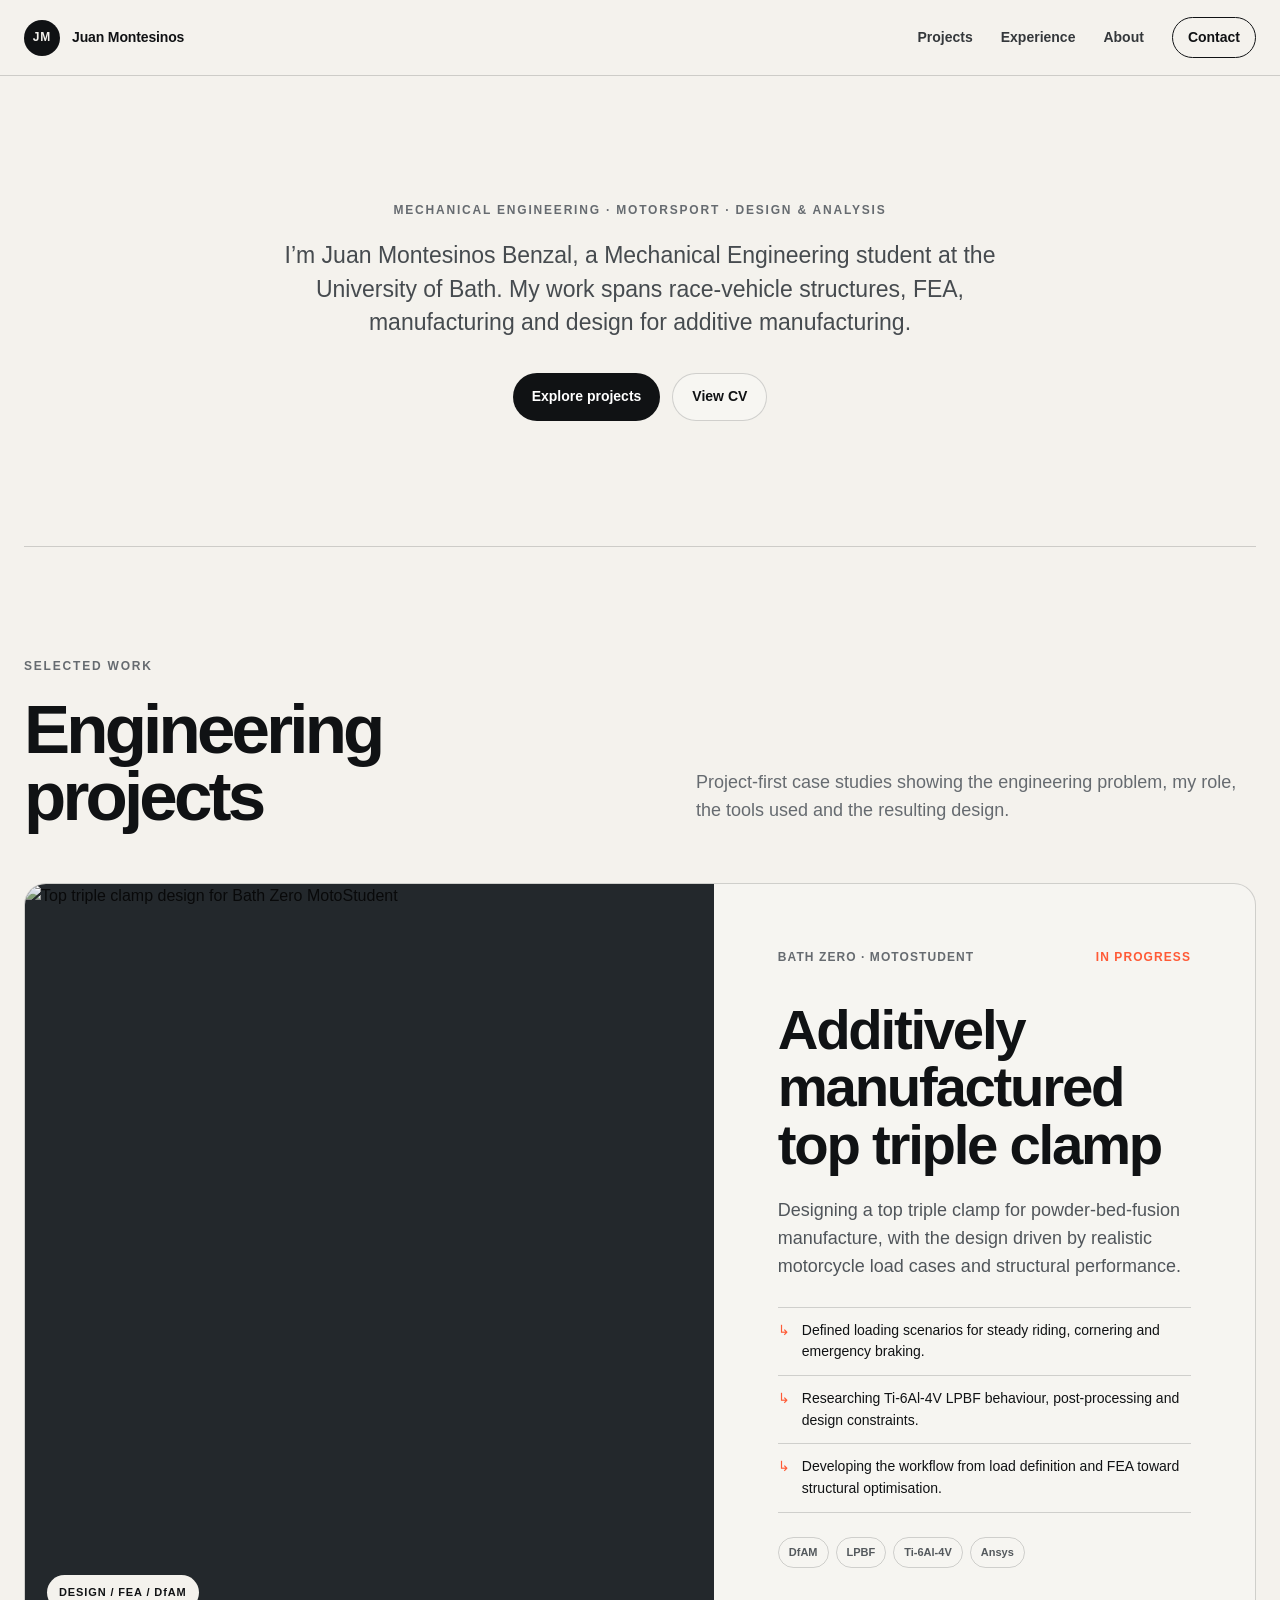
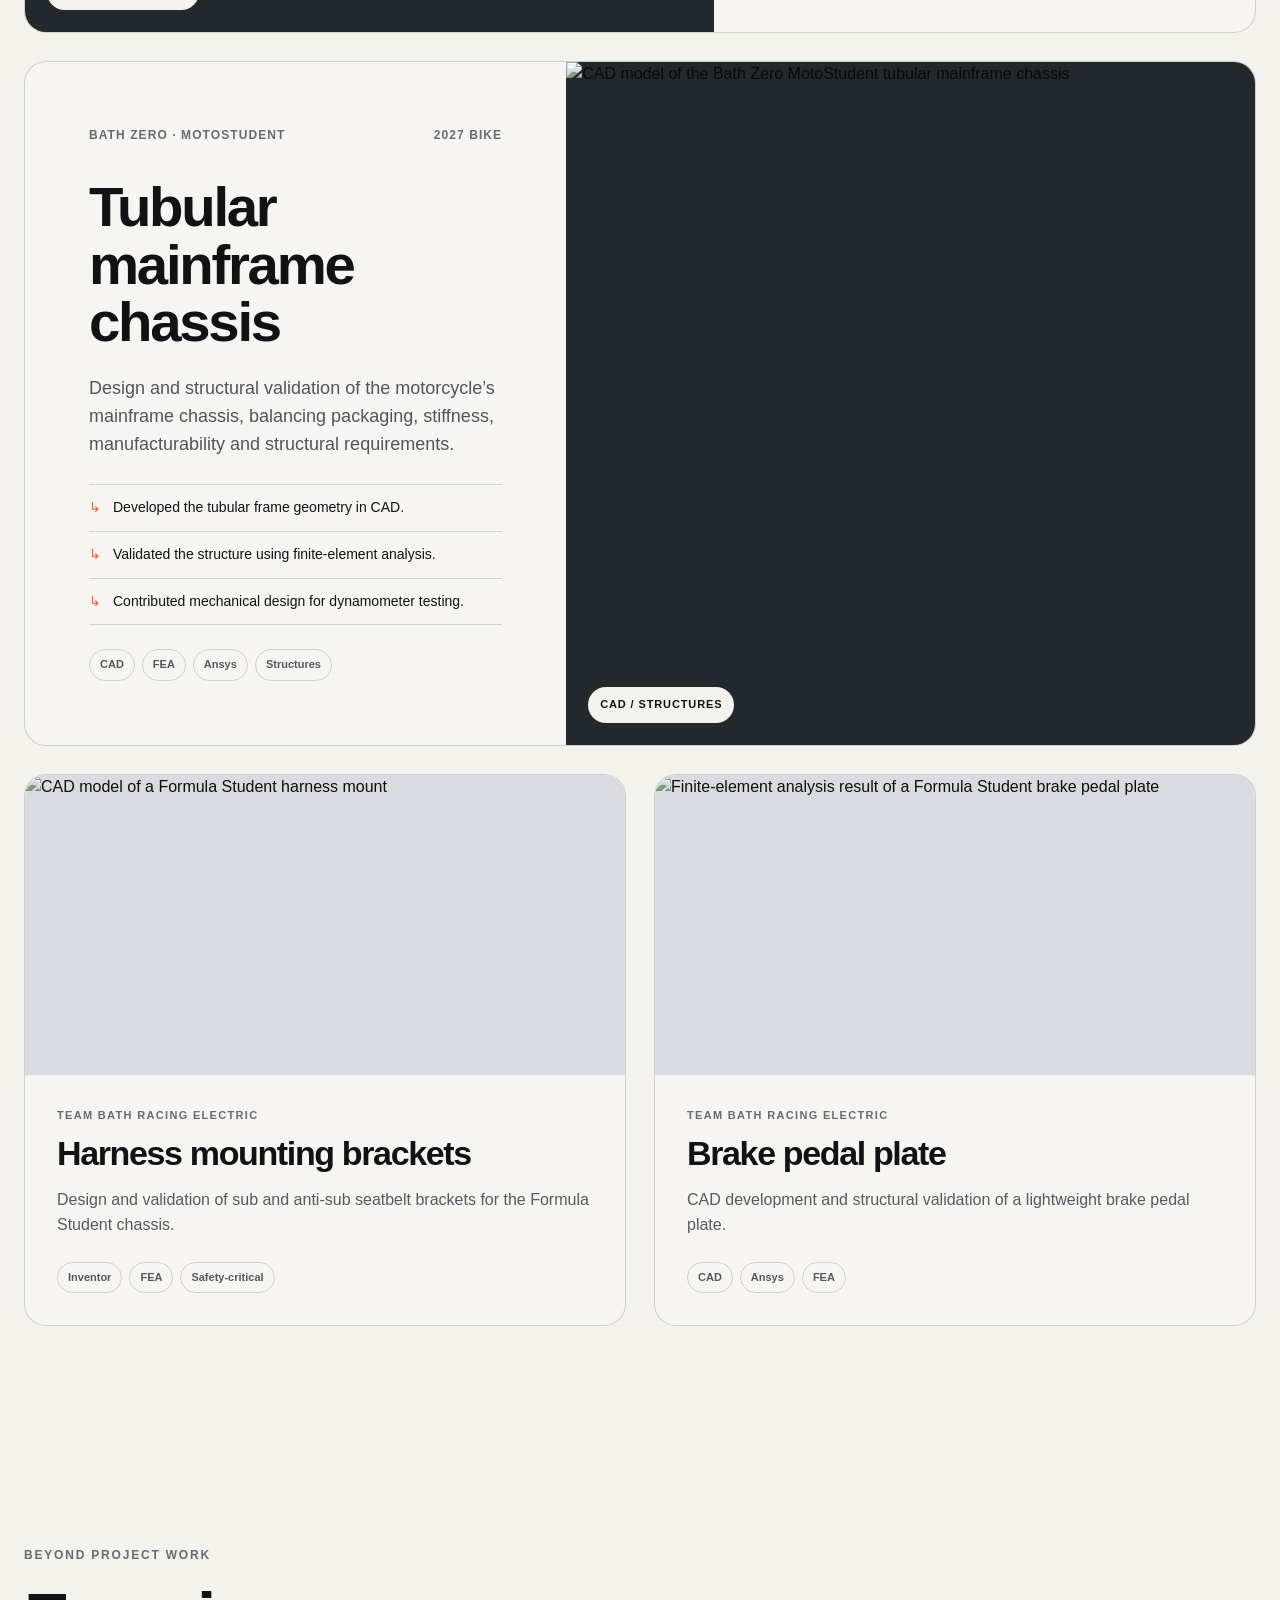
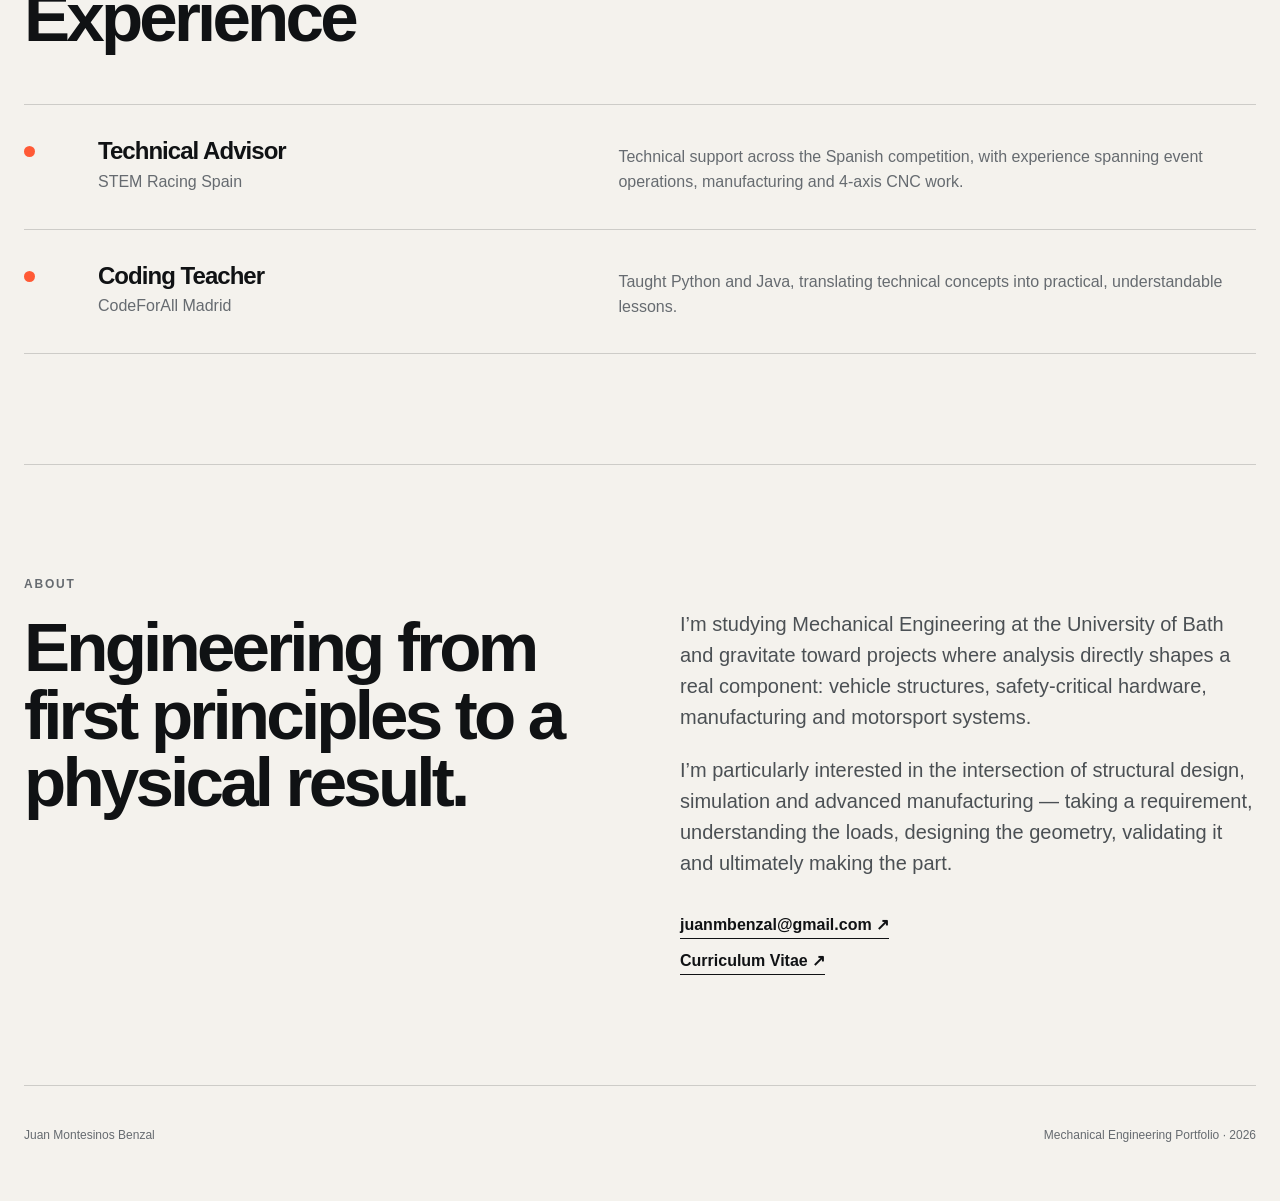
==== index.html @ 0f0f4a6d "Add files via upload" ====
<!doctype html>
<html lang="en">
<head>
  <meta charset="utf-8">
  <meta name="viewport" content="width=device-width, initial-scale=1">
  <meta name="description" content="Engineering portfolio of Juan Montesinos Benzal — mechanical design, FEA, motorsport and manufacturing.">
  <title>Juan Montesinos Benzal — Engineering Portfolio</title>
  <link rel="stylesheet" href="styles.css">
</head>
<body>
  <header class="site-header">
    <a class="brand" href="#top" aria-label="Juan Montesinos home">
      <span class="brand-mark">JM</span>
      <span class="brand-text">Juan Montesinos</span>
    </a>

    <button class="nav-toggle" aria-expanded="false" aria-controls="site-nav" aria-label="Open navigation">
      <span></span><span></span>
    </button>

    <nav id="site-nav" class="site-nav" aria-label="Primary navigation">
      <a href="#projects">Projects</a>
      <a href="#experience">Experience</a>
      <a href="#about">About</a>
      <a class="nav-cta" href="mailto:juanmbenzal@gmail.com">Contact</a>
    </nav>
  </header>

  <main id="top">
    <section class="hero section">
      <div class="hero-copy">
        <p class="eyebrow">Mechanical engineering · Motorsport · Design & analysis</p>
        <p class="hero-lede">
          I’m Juan Montesinos Benzal, a Mechanical Engineering student at the University of Bath.
          My work spans race-vehicle structures, FEA, manufacturing and design for additive manufacturing.
        </p>
        <div class="hero-actions">
          <a class="button button-primary" href="#projects">Explore projects</a>
          <a class="button button-secondary" href="assets/Juan_Montesinos_CV.pdf" target="_blank" rel="noopener">View CV</a>
        </div>
      </div>
    </section>

    <section id="projects" class="section projects-section">
      <div class="section-heading">
        <div>
          <p class="eyebrow">Selected work</p>
          <h2>Engineering projects</h2>
        </div>
        <p class="section-intro">
          Project-first case studies showing the engineering problem, my role, the tools used and the resulting design.
        </p>
      </div>

      <article class="project project-featured">
        <div class="project-visual image-visual image-slot" data-photo="triple-clamp.jpg">
          <img src="assets/triple-clamp.jpg" alt="Top triple clamp design for Bath Zero MotoStudent">
          <div class="image-badge">DESIGN / FEA / DfAM</div>
        </div>
        <div class="project-copy">
          <div class="project-meta">
            <span>Bath Zero · MotoStudent</span>
            <span class="status">In progress</span>
          </div>
          <h3>Additively manufactured top triple clamp</h3>
          <p>
            Designing a top triple clamp for powder-bed-fusion manufacture, with the design driven by
            realistic motorcycle load cases and structural performance.
          </p>
          <ul class="project-points">
            <li>Defined loading scenarios for steady riding, cornering and emergency braking.</li>
            <li>Researching Ti-6Al-4V LPBF behaviour, post-processing and design constraints.</li>
            <li>Developing the workflow from load definition and FEA toward structural optimisation.</li>
          </ul>
          <div class="tag-row"><span>DfAM</span><span>LPBF</span><span>Ti-6Al-4V</span><span>Ansys</span></div>
        </div>
      </article>

      <article class="project project-featured reverse">
        <div class="project-visual image-visual image-slot" data-photo="motostudent-chassis.jpg">
          <img src="assets/motostudent-chassis.jpg" alt="CAD model of the Bath Zero MotoStudent tubular mainframe chassis">
          <div class="image-badge">CAD / STRUCTURES</div>
        </div>
        <div class="project-copy">
          <div class="project-meta"><span>Bath Zero · MotoStudent</span><span>2027 bike</span></div>
          <h3>Tubular mainframe chassis</h3>
          <p>
            Design and structural validation of the motorcycle’s mainframe chassis, balancing packaging,
            stiffness, manufacturability and structural requirements.
          </p>
          <ul class="project-points">
            <li>Developed the tubular frame geometry in CAD.</li>
            <li>Validated the structure using finite-element analysis.</li>
            <li>Contributed mechanical design for dynamometer testing.</li>
          </ul>
          <div class="tag-row"><span>CAD</span><span>FEA</span><span>Ansys</span><span>Structures</span></div>
        </div>
      </article>

      <div class="project-grid">
        <article class="project-card">
          <div class="card-image image-slot" data-photo="formula-student-harness.jpg">
            <img src="assets/formula-student-harness.jpg" alt="CAD model of a Formula Student harness mount">
          </div>
          <div class="card-body">
            <p class="card-kicker">Team Bath Racing Electric</p>
            <h3>Harness mounting brackets</h3>
            <p>Design and validation of sub and anti-sub seatbelt brackets for the Formula Student chassis.</p>
            <div class="tag-row"><span>Inventor</span><span>FEA</span><span>Safety-critical</span></div>
          </div>
        </article>

        <article class="project-card">
          <div class="card-image image-slot" data-photo="formula-student-brake-pedal.jpg">
            <img src="assets/formula-student-brake-pedal.jpg" alt="Finite-element analysis result of a Formula Student brake pedal plate">
          </div>
          <div class="card-body">
            <p class="card-kicker">Team Bath Racing Electric</p>
            <h3>Brake pedal plate</h3>
            <p>CAD development and structural validation of a lightweight brake pedal plate.</p>
            <div class="tag-row"><span>CAD</span><span>Ansys</span><span>FEA</span></div>
          </div>
        </article>


      </div>
    </section>

    <section id="experience" class="section">
      <div class="section-heading">
        <div>
          <p class="eyebrow">Beyond project work</p>
          <h2>Experience</h2>
        </div>
      </div>

      <div class="timeline">
        <div class="timeline-item">
          <div class="timeline-marker"></div>
          <div class="timeline-role">
            <h3>Technical Advisor</h3>
            <p>STEM Racing Spain</p>
          </div>
          <div class="timeline-description">
            <p>
              Technical support across the Spanish competition, with experience spanning event operations,
              manufacturing and 4-axis CNC work.
            </p>
          </div>
        </div>

        <div class="timeline-item">
          <div class="timeline-marker"></div>
          <div class="timeline-role">
            <h3>Coding Teacher</h3>
            <p>CodeForAll Madrid</p>
          </div>
          <div class="timeline-description">
            <p>Taught Python and Java, translating technical concepts into practical, understandable lessons.</p>
          </div>
        </div>
      </div>
    </section>


    <section id="about" class="section about-section">
      <div>
        <p class="eyebrow">About</p>
        <h2>Engineering from first principles to a physical result.</h2>
      </div>
      <div class="about-copy">
        <p>
          I’m studying Mechanical Engineering at the University of Bath and gravitate toward projects where
          analysis directly shapes a real component: vehicle structures, safety-critical hardware, manufacturing
          and motorsport systems.
        </p>
        <p>
          I’m particularly interested in the intersection of structural design, simulation and advanced
          manufacturing — taking a requirement, understanding the loads, designing the geometry, validating it
          and ultimately making the part.
        </p>
        <div class="contact-links">
          <a href="mailto:juanmbenzal@gmail.com">juanmbenzal@gmail.com ↗</a>
          <a href="assets/Juan_Montesinos_CV.pdf" target="_blank" rel="noopener">Curriculum Vitae ↗</a>
        </div>
      </div>
    </section>
  </main>

  <footer class="site-footer">
    <p>Juan Montesinos Benzal</p>
    <p>Mechanical Engineering Portfolio · <span id="year"></span></p>
  </footer>

  <script src="script.js"></script>
</body>
</html>
---- styles.css ----
:root {
  --ink: #101214;
  --paper: #f4f2ed;
  --paper-2: #ebe8e0;
  --line: rgba(16,18,20,.17);
  --muted: #666b70;
  --accent: #ff5a36;
  --accent-soft: #ffcabd;
  --dark: #161a1d;
  --radius: 22px;
  --max: 1240px;
}

* { box-sizing: border-box; }

html {
  scroll-behavior: smooth;
  scroll-padding-top: 96px;
}

body {
  margin: 0;
  background: var(--paper);
  color: var(--ink);
  font-family: Inter, ui-sans-serif, -apple-system, BlinkMacSystemFont, "Segoe UI", Helvetica, Arial, sans-serif;
  font-size: 16px;
  line-height: 1.55;
}

a { color: inherit; text-decoration: none; }
img { display: block; width: 100%; }
button { font: inherit; }
::selection { background: var(--accent-soft); color: var(--ink); }

.site-header {
  position: sticky;
  top: 0;
  z-index: 50;
  height: 76px;
  padding: 0 max(24px, calc((100vw - var(--max))/2));
  display: flex;
  align-items: center;
  justify-content: space-between;
  background: rgba(244,242,237,.88);
  backdrop-filter: blur(18px);
  border-bottom: 1px solid var(--line);
}

.brand { display: inline-flex; align-items: center; gap: 12px; font-weight: 750; }
.brand-mark {
  width: 36px; height: 36px; display: grid; place-items: center;
  background: var(--ink); color: var(--paper);
  font-size: 12px; letter-spacing: .08em; border-radius: 50%;
}
.brand-text { font-size: 14px; letter-spacing: -.01em; }

.site-nav { display: flex; align-items: center; gap: 28px; font-size: 14px; font-weight: 650; }
.site-nav a:not(.nav-cta) { color: #34383b; }
.site-nav a:hover { color: var(--accent); }
.nav-cta { border: 1px solid var(--ink); border-radius: 999px; padding: 9px 15px; }
.nav-cta:hover { border-color: var(--accent); }

.nav-toggle { display:none; background:none; border:0; width:42px; height:42px; padding:10px; }
.nav-toggle span { display:block; height:1.5px; background:var(--ink); margin:7px 0; }

.section {
  width: min(var(--max), calc(100% - 48px));
  margin: 0 auto;
  padding: 110px 0;
}

.hero {
  min-height: 470px;
  display: flex;
  align-items: center;
  justify-content: center;
  padding-top: 72px;
  padding-bottom: 72px;
}

.hero-copy {
  width: 100%;
  max-width: 820px;
}

.eyebrow {
  margin: 0 0 20px;
  font-size: 12px;
  font-weight: 800;
  letter-spacing: .15em;
  text-transform: uppercase;
  color: var(--muted);
}



.hero-lede {
  max-width: 760px;
  margin: 18px auto 0;
  text-align: center;
  font-size: clamp(18px, 2vw, 23px);
  color: #464b4f;
  line-height: 1.45;
}

.hero-actions {
  display: flex;
  justify-content: center;
  gap: 12px;
  margin-top: 34px;
  flex-wrap: wrap;
}

.button {
  display: inline-flex;
  align-items: center;
  justify-content: center;
  min-height: 48px;
  padding: 0 19px;
  border-radius: 999px;
  font-weight: 750;
  font-size: 14px;
  transition: transform .18s ease, background .18s ease;
}

.button:hover { transform: translateY(-2px); }
.button-primary { background: var(--ink); color: #fff; }
.button-primary:hover { background: var(--accent); }
.button-secondary { border: 1px solid var(--line); background: rgba(255,255,255,.3); }

.projects-section { border-top:1px solid var(--line); }
.section-heading {
  display:grid; grid-template-columns:1fr 1fr; gap:40px; align-items:end;
  margin-bottom: 52px;
}
.section-heading h2, .about-section h2 {
  margin:0; font-size:clamp(42px,5.4vw,78px); line-height:.98; letter-spacing:-.055em;
}
.section-intro { max-width:560px; margin:0 0 6px auto; color:var(--muted); font-size:18px; }

.project {
  display:grid; grid-template-columns:1.12fr .88fr;
  min-height: 560px;
  margin: 0 0 28px;
  border:1px solid var(--line); border-radius:var(--radius); overflow:hidden;
  background:rgba(255,255,255,.23);
}
.project.reverse { grid-template-columns:.88fr 1.12fr; }
.project.reverse .project-visual { order:2; }
.project.reverse .project-copy { order:1; }

.project-copy {
  padding: clamp(34px,5vw,68px);
  display:flex; flex-direction:column; justify-content:center;
}
.project-meta { display:flex; justify-content:space-between; gap:12px; margin-bottom:34px; font-size:12px; font-weight:800; letter-spacing:.09em; text-transform:uppercase; color:var(--muted); }
.status { color:var(--accent); }
.project-copy h3, .card-body h3, .timeline-role h3 {
  margin:0; letter-spacing:-.04em; line-height:1.02;
}
.project-copy h3 { font-size:clamp(36px,4.4vw,64px); }
.project-copy > p { margin:24px 0 0; font-size:18px; color:#50555a; }
.project-points { margin:26px 0 0; padding:0; list-style:none; border-top:1px solid var(--line); }
.project-points li { padding:12px 0 12px 24px; border-bottom:1px solid var(--line); position:relative; font-size:14px; }
.project-points li::before { content:"↳"; position:absolute; left:0; color:var(--accent); }

.tag-row { display:flex; flex-wrap:wrap; gap:7px; margin-top:24px; }
.tag-row span { border:1px solid var(--line); border-radius:999px; padding:6px 10px; font-size:11px; font-weight:700; color:#54595d; }

.project-visual {
  position:relative; min-height:440px; overflow:hidden;
  background:#23282c;
}
.image-visual img, .card-image img {
  width:100%; height:100%; object-fit:cover;
}
.image-visual img { min-height:560px; filter:saturate(.3) contrast(1.08); }
.image-badge {
  position:absolute; left:22px; bottom:22px; padding:9px 12px; background:var(--paper); border-radius:999px;
  font-size:11px; font-weight:800; letter-spacing:.08em;
}

.project-grid { display:grid; grid-template-columns:repeat(2, 1fr); gap:28px; }
.project-card {
  min-height:520px; border:1px solid var(--line); border-radius:var(--radius); overflow:hidden;
  background:rgba(255,255,255,.25); display:flex; flex-direction:column;
}
.card-image { height:300px; overflow:hidden; background:#d9dbe0; }
.card-image img { object-fit:cover; filter:saturate(.35) contrast(1.04); }
.card-body { padding:32px; }
.card-kicker { margin:0 0 12px; font-size:11px; font-weight:850; letter-spacing:.12em; text-transform:uppercase; color:var(--muted); }
.card-body h3 { font-size:34px; }
.card-body > p:not(.card-kicker) { margin:18px 0 0; color:#555a5e; }

.timeline { border-top:1px solid var(--line); }
.timeline-item {
  display:grid; grid-template-columns:44px 1fr 1.3fr; gap:30px;
  padding:34px 0; border-bottom:1px solid var(--line); align-items:start;
}
.timeline-marker { width:11px; height:11px; border-radius:50%; background:var(--accent); margin-top:7px; }
.timeline-role h3 { font-size:24px; }
.timeline-role p, .timeline-description p { margin:6px 0 0; color:var(--muted); }
.timeline-description p { max-width:660px; }


.about-section {
  display:grid; grid-template-columns:1fr 1fr; gap:80px;
  border-top:1px solid var(--line);
}
.about-copy { padding-top:34px; }
.about-copy > p { font-size:20px; color:#4b5054; margin:0 0 22px; }
.contact-links { display:flex; flex-direction:column; align-items:flex-start; gap:10px; margin-top:34px; font-weight:750; }
.contact-links a { border-bottom:1px solid var(--ink); }
.contact-links a:hover { color:var(--accent); border-color:var(--accent); }

.site-footer {
  width:min(var(--max), calc(100% - 48px)); margin:0 auto;
  padding:28px 0 44px; border-top:1px solid var(--line);
  display:flex; justify-content:space-between; color:var(--muted); font-size:12px;
}

@media (max-width: 980px) {
  .hero { min-height: 420px; }
  .project, .project.reverse { grid-template-columns:1fr; }
  .project.reverse .project-visual, .project.reverse .project-copy { order:initial; }
  .image-visual img { min-height:420px; }
  .section-heading, .about-section { grid-template-columns:1fr; }
  .section-intro { margin-left:0; }
}

@media (max-width: 760px) {
  .site-header { height:68px; padding-left:20px; padding-right:20px; }
  .brand-text { display:none; }
  .nav-toggle { display:block; }
  .site-nav {
    display:none; position:absolute; left:16px; right:16px; top:76px;
    padding:20px; flex-direction:column; align-items:stretch; gap:0;
    background:var(--paper); border:1px solid var(--line); border-radius:16px;
    box-shadow:0 18px 50px rgba(0,0,0,.12);
  }
  .site-nav.open { display:flex; }
  .site-nav a { padding:13px 4px; }
  .nav-cta { margin-top:8px; text-align:center; }

  .section { width:min(100% - 32px, var(--max)); padding:78px 0; }
  .hero { padding-top:52px; }
  .section-heading { margin-bottom:34px; }
  .project-grid { grid-template-columns:1fr; }
  .project-copy { padding:32px 26px 38px; }
  .project-visual { min-height:390px; }
  .card-image { height:240px; }
  .timeline-item { grid-template-columns:28px 1fr; gap:18px; }
  .timeline-description { grid-column:2; }
  .about-section { gap:20px; }
  .site-footer { flex-direction:column; gap:5px; }
}

.hero .eyebrow { text-align: center; }

.image-slot.image-unavailable {
  display: grid;
  place-items: center;
  background: #e4e1da;
  min-height: 260px;
}

.image-slot.image-unavailable::after {
  content: "Upload assets/" attr(data-photo);
  padding: 18px;
  color: var(--muted);
  font-size: 12px;
  font-weight: 750;
  letter-spacing: .06em;
  text-align: center;
}
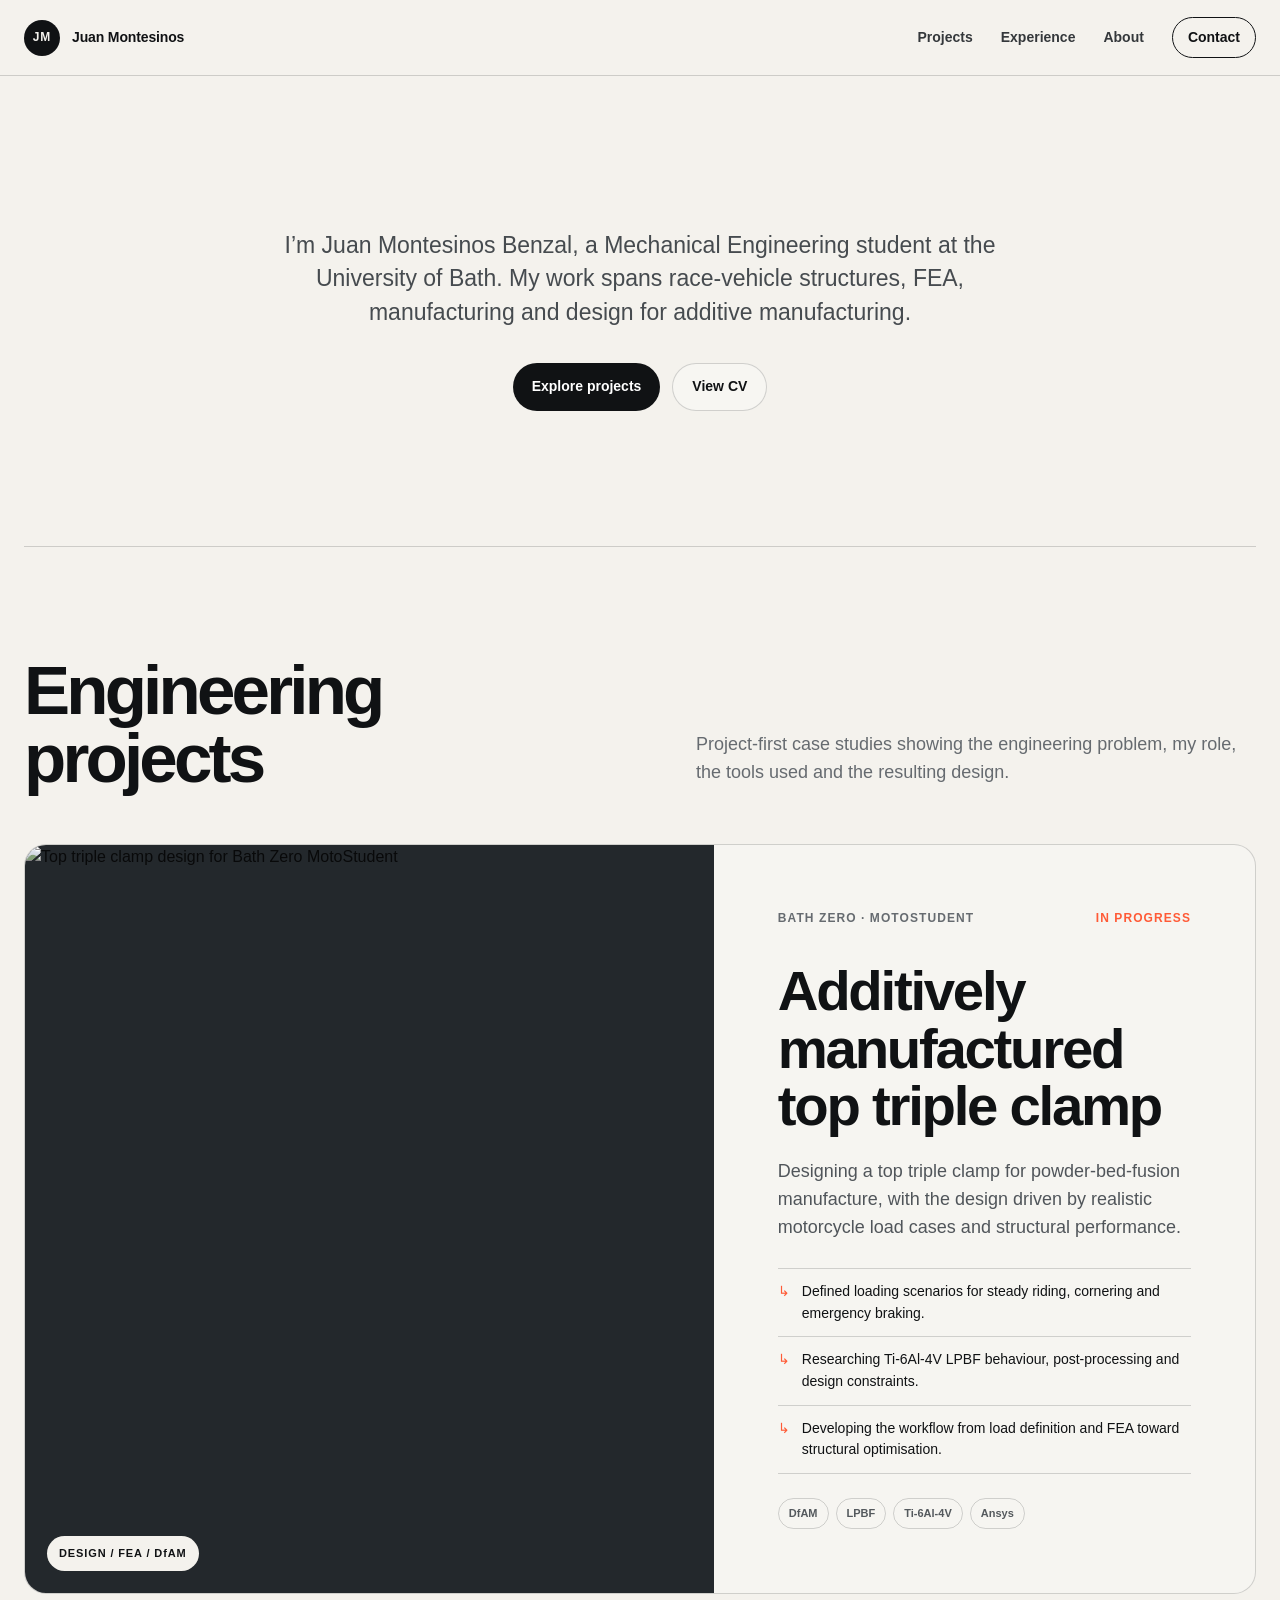
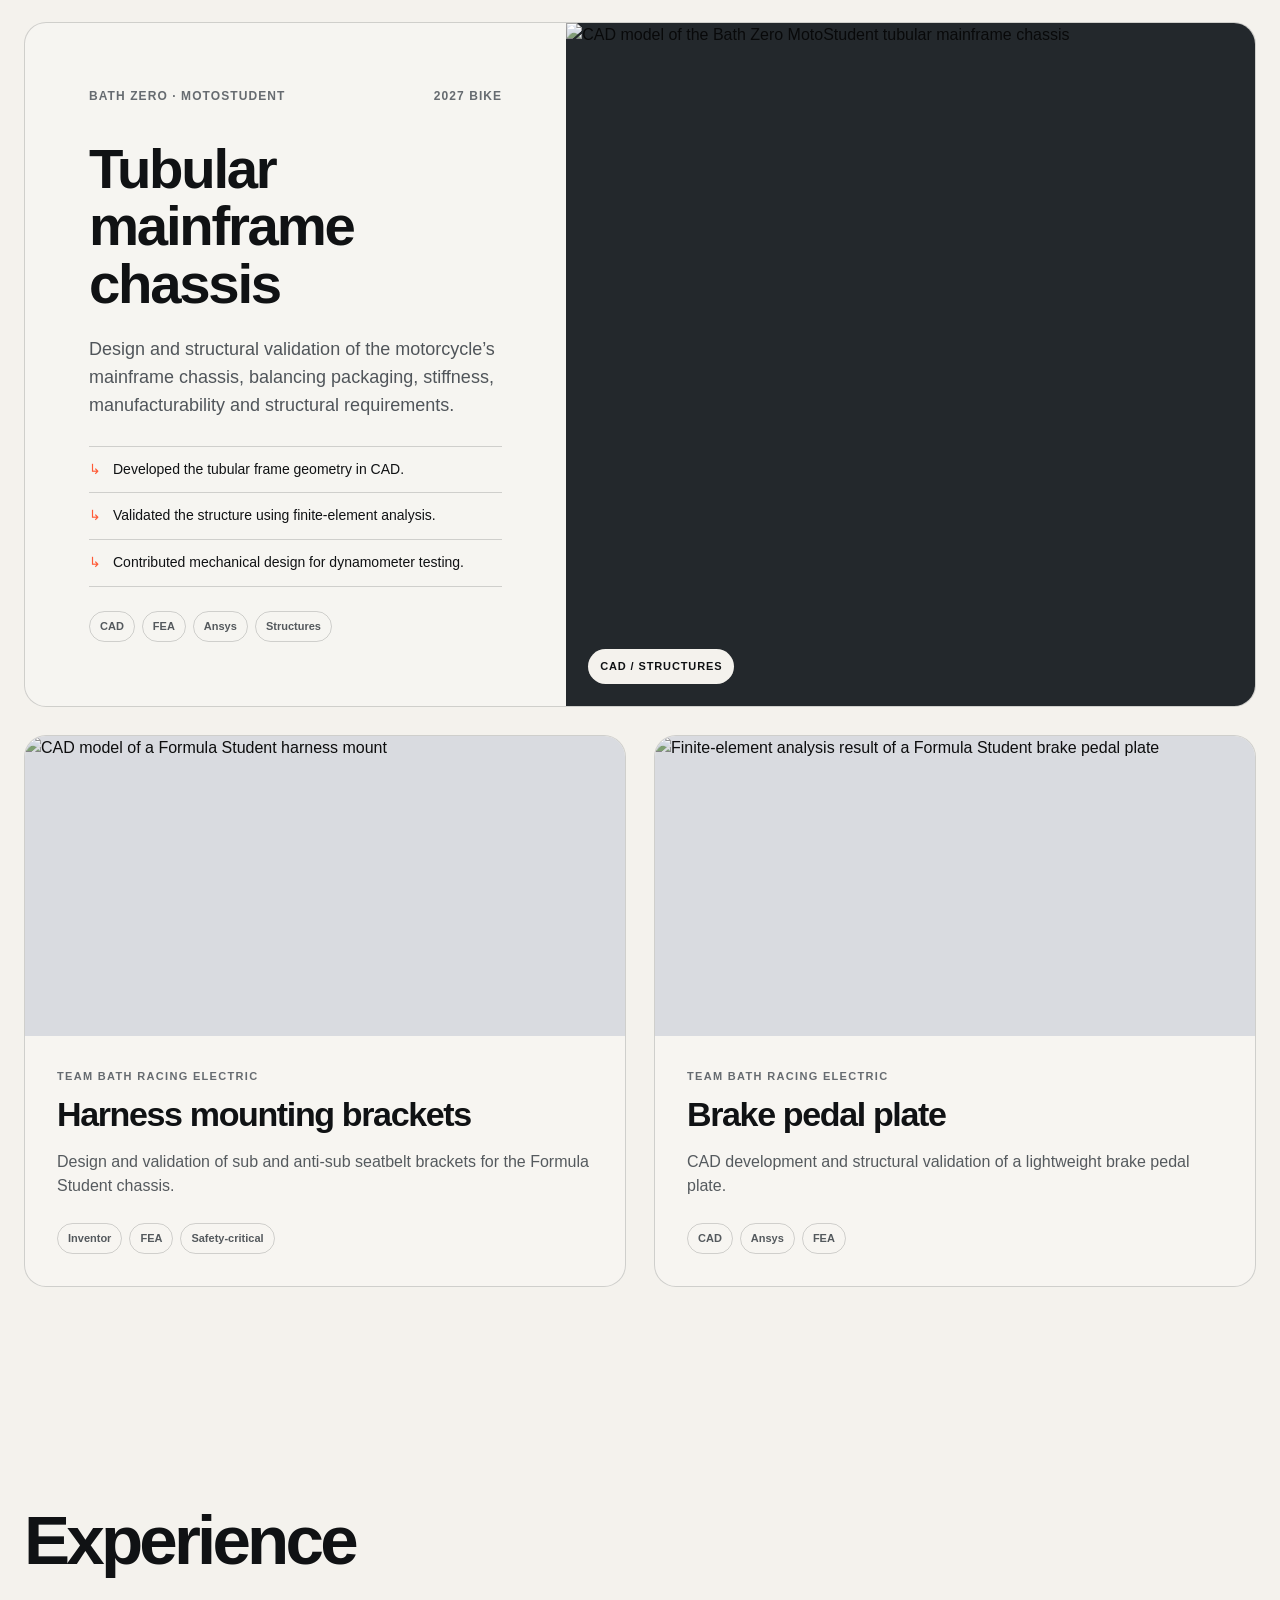
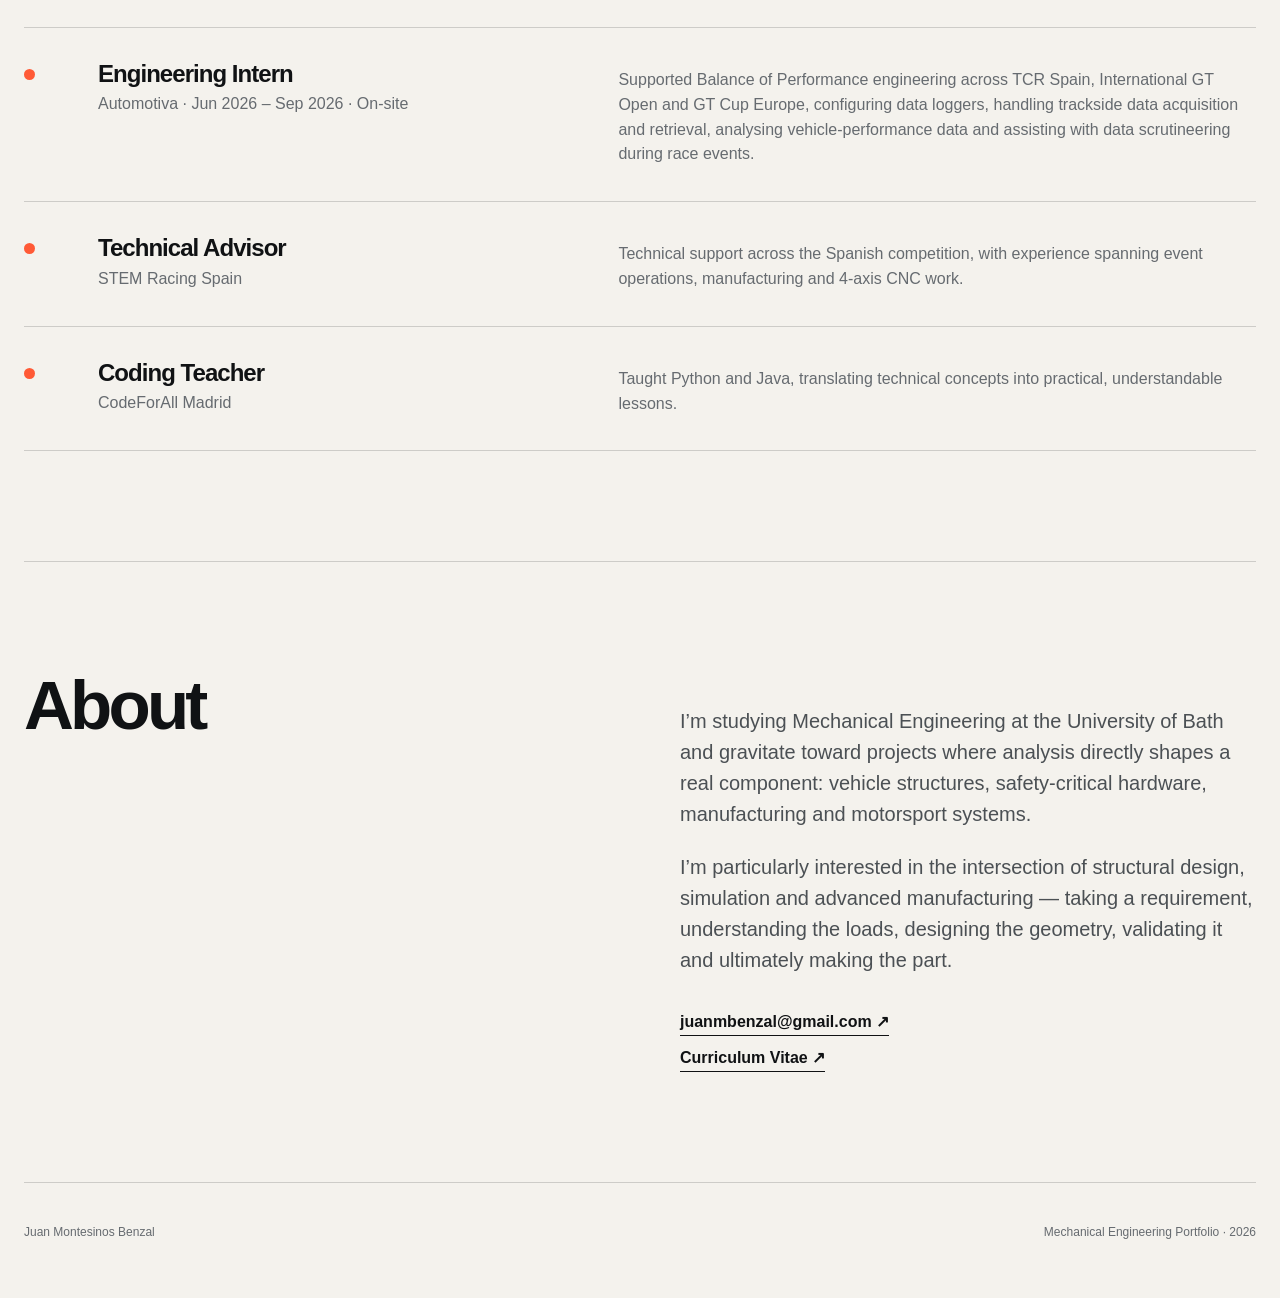
==== commit f4519311: "Add files via upload" ====
--- a/index.html
+++ b/index.html
@@ -29,7 +29,6 @@
   <main id="top">
     <section class="hero section">
       <div class="hero-copy">
-        <p class="eyebrow">Mechanical engineering · Motorsport · Design & analysis</p>
         <p class="hero-lede">
           I’m Juan Montesinos Benzal, a Mechanical Engineering student at the University of Bath.
           My work spans race-vehicle structures, FEA, manufacturing and design for additive manufacturing.
@@ -44,7 +43,6 @@
     <section id="projects" class="section projects-section">
       <div class="section-heading">
         <div>
-          <p class="eyebrow">Selected work</p>
           <h2>Engineering projects</h2>
         </div>
         <p class="section-intro">
@@ -129,12 +127,26 @@
     <section id="experience" class="section">
       <div class="section-heading">
         <div>
-          <p class="eyebrow">Beyond project work</p>
           <h2>Experience</h2>
         </div>
       </div>
 
       <div class="timeline">
+        <div class="timeline-item">
+          <div class="timeline-marker"></div>
+          <div class="timeline-role">
+            <h3>Engineering Intern</h3>
+            <p>Automotiva · Jun 2026 – Sep 2026 · On-site</p>
+          </div>
+          <div class="timeline-description">
+            <p>
+              Supported Balance of Performance engineering across TCR Spain, International GT Open and GT Cup Europe,
+              configuring data loggers, handling trackside data acquisition and retrieval, analysing vehicle-performance
+              data and assisting with data scrutineering during race events.
+            </p>
+          </div>
+        </div>
+
         <div class="timeline-item">
           <div class="timeline-marker"></div>
           <div class="timeline-role">
@@ -165,8 +177,7 @@
 
     <section id="about" class="section about-section">
       <div>
-        <p class="eyebrow">About</p>
-        <h2>Engineering from first principles to a physical result.</h2>
+        <h2>About</h2>
       </div>
       <div class="about-copy">
         <p>
--- a/styles.css
+++ b/styles.css
@@ -82,6 +82,8 @@
 .hero-copy {
   width: 100%;
   max-width: 820px;
+  margin: 0 auto;
+  text-align: center;
 }
 
 .eyebrow {
@@ -105,10 +107,12 @@
 }
 
 .hero-actions {
+  width: 100%;
   display: flex;
   justify-content: center;
+  align-items: center;
   gap: 12px;
-  margin-top: 34px;
+  margin: 34px auto 0;
   flex-wrap: wrap;
 }
 
@@ -256,7 +260,6 @@
   .site-footer { flex-direction:column; gap:5px; }
 }
 
-.hero .eyebrow { text-align: center; }
 
 .image-slot.image-unavailable {
   display: grid;
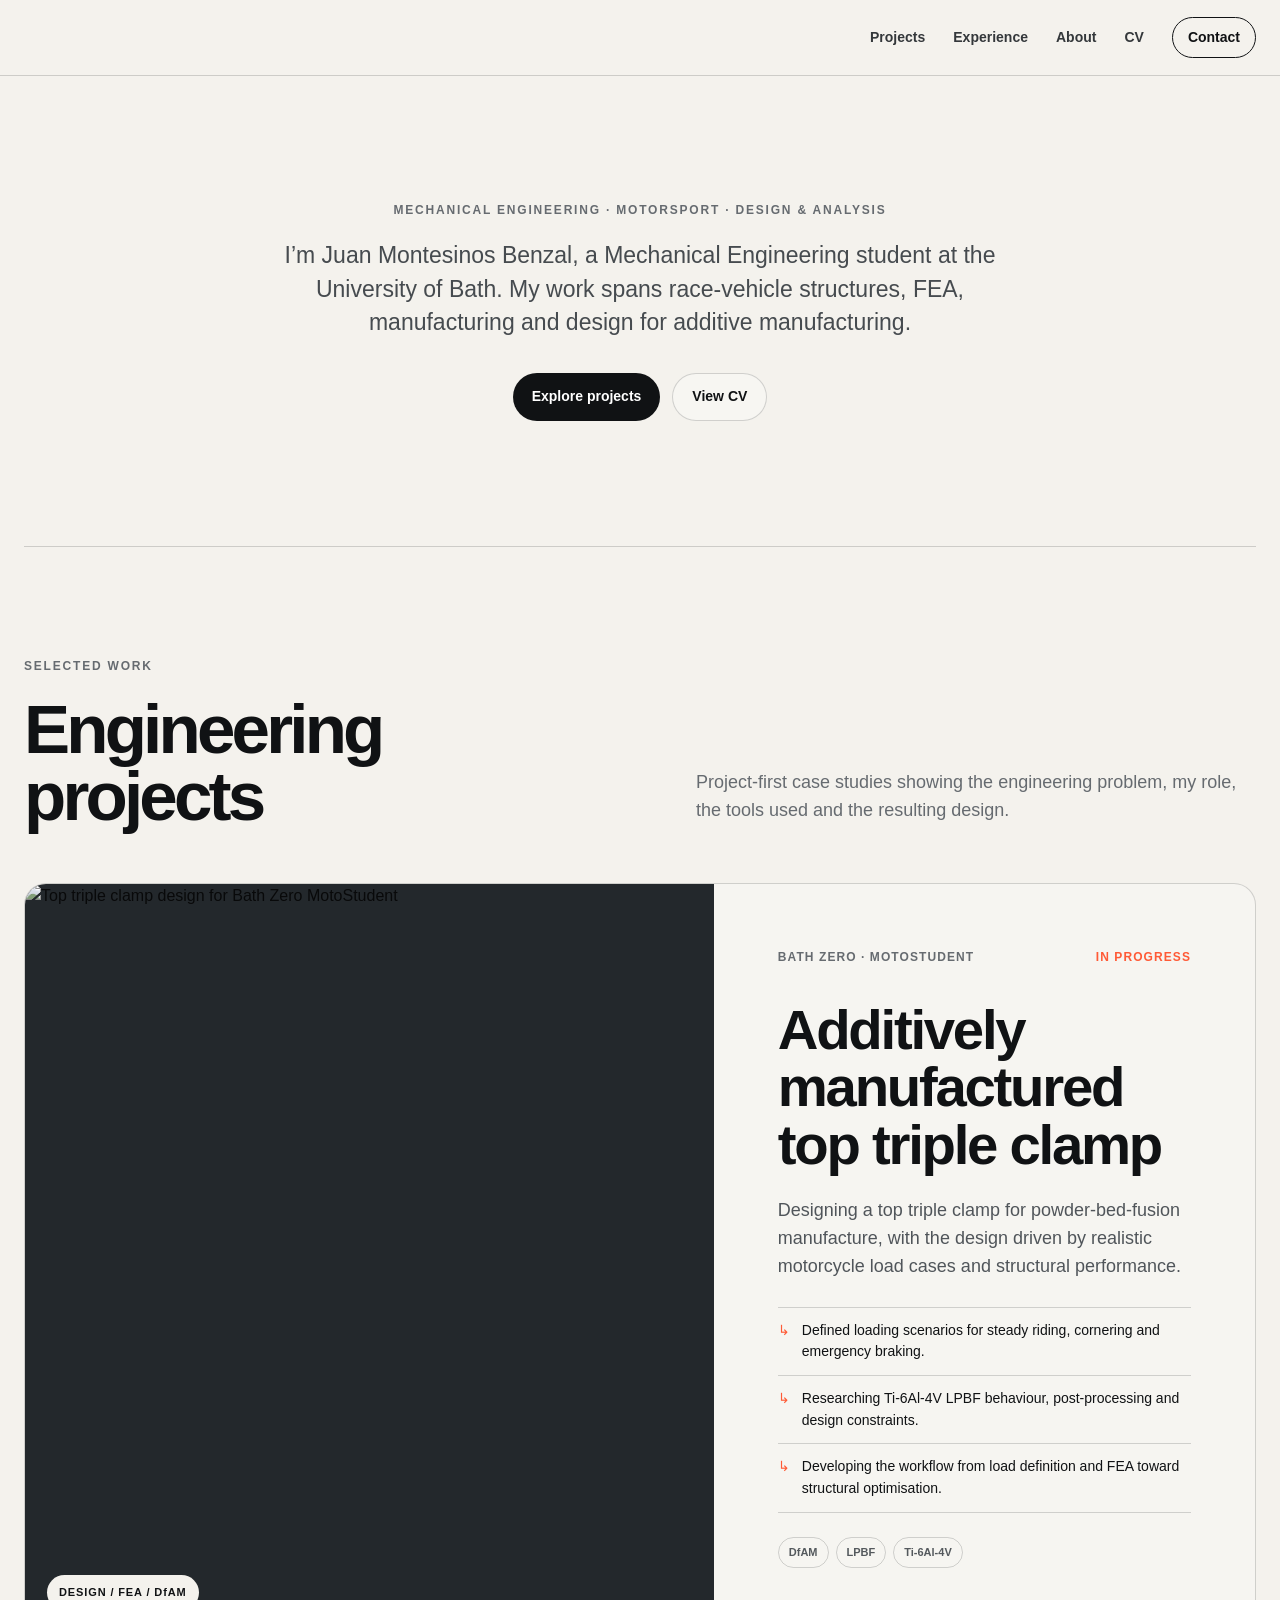
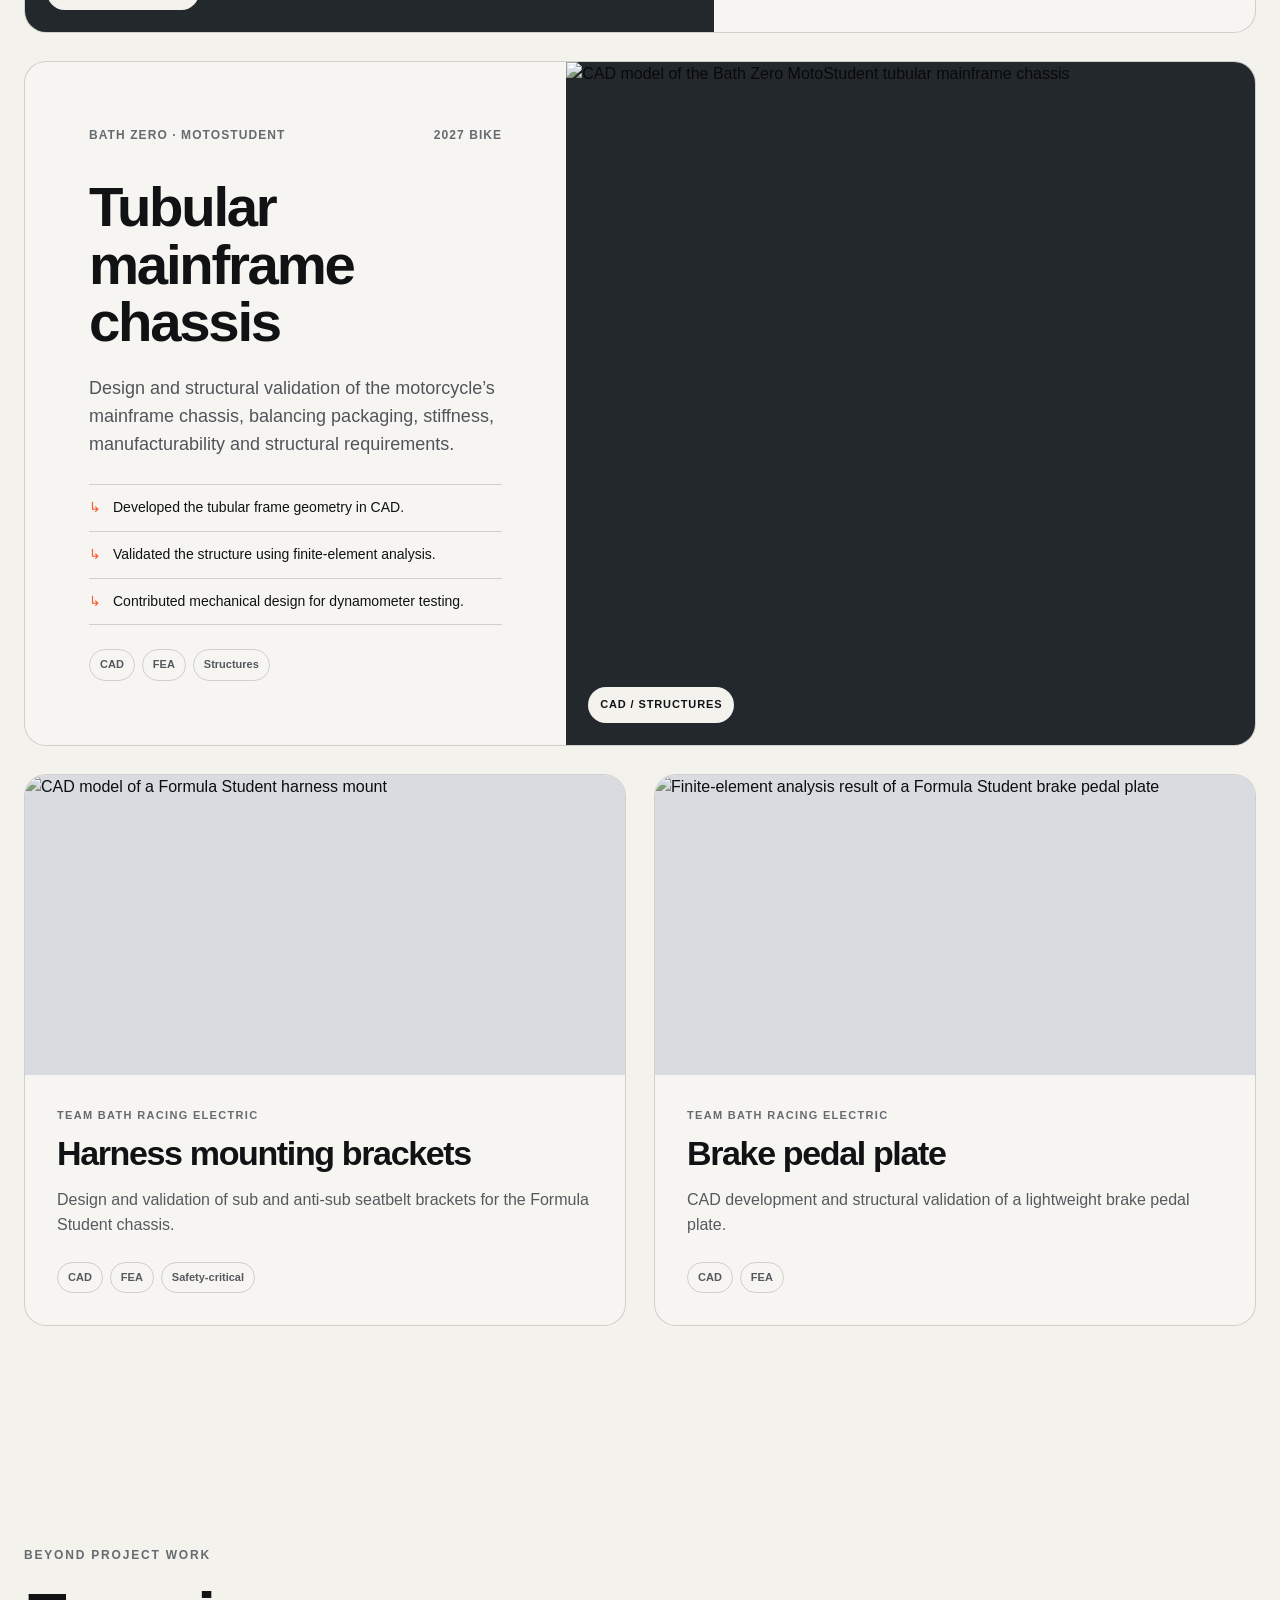
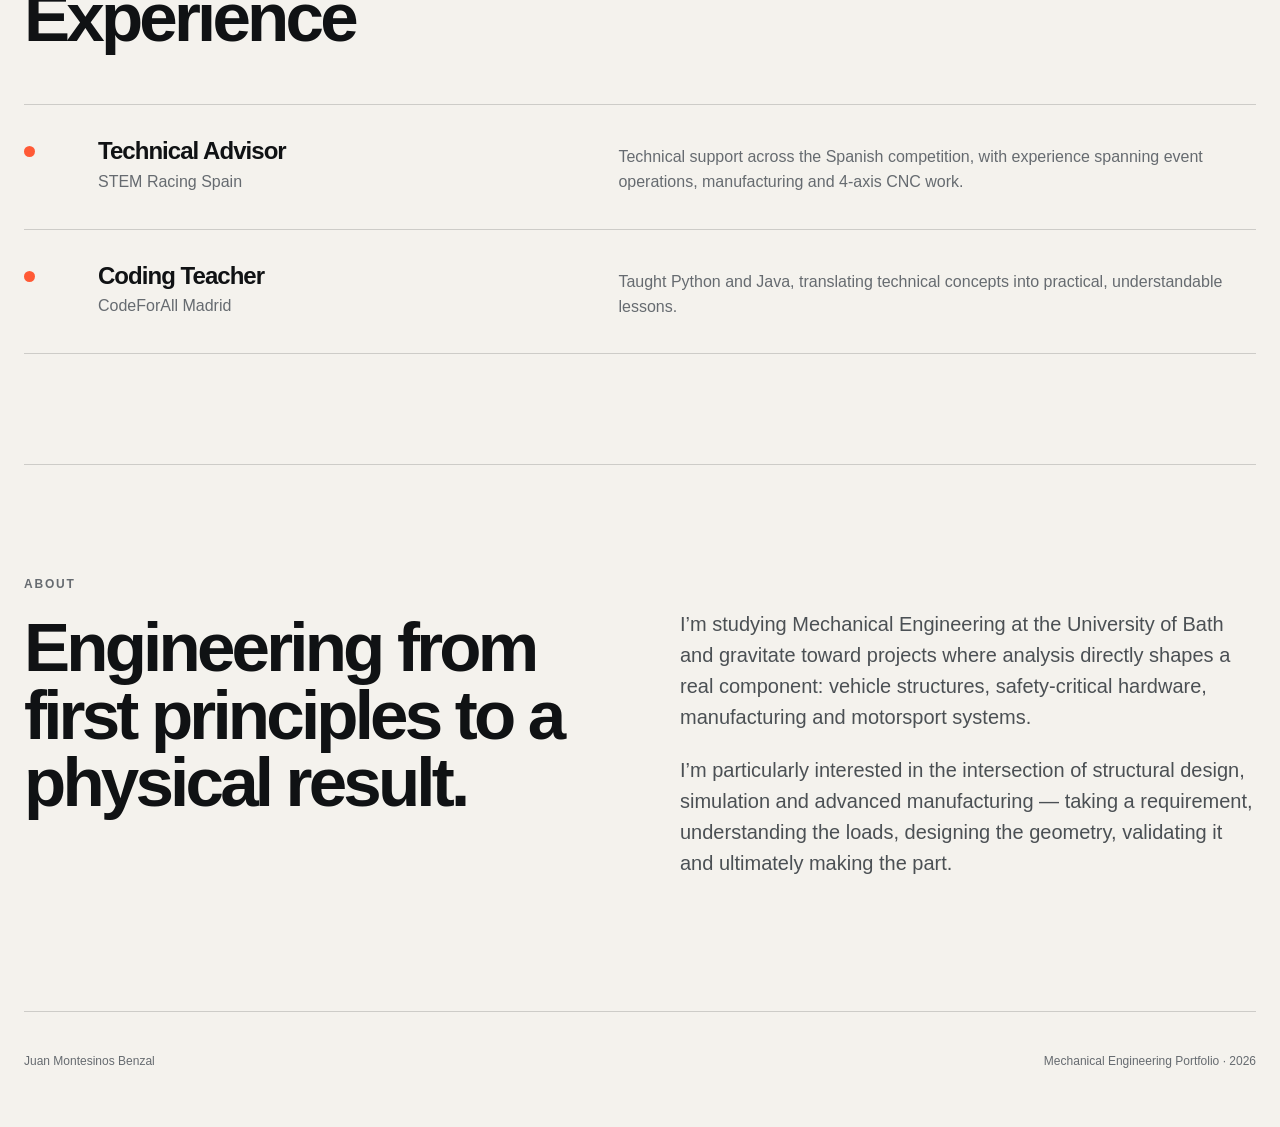
==== commit d8090f9a: "Add files via upload" ====
--- a/index.html
+++ b/index.html
@@ -9,11 +9,6 @@
 </head>
 <body>
   <header class="site-header">
-    <a class="brand" href="#top" aria-label="Juan Montesinos home">
-      <span class="brand-mark">JM</span>
-      <span class="brand-text">Juan Montesinos</span>
-    </a>
-
     <button class="nav-toggle" aria-expanded="false" aria-controls="site-nav" aria-label="Open navigation">
       <span></span><span></span>
     </button>
@@ -22,13 +17,15 @@
       <a href="#projects">Projects</a>
       <a href="#experience">Experience</a>
       <a href="#about">About</a>
-      <a class="nav-cta" href="mailto:juanmbenzal@gmail.com">Contact</a>
+      <a href="assets/Juan_Montesinos_CV.pdf" target="_blank" rel="noopener">CV</a>
+      <a class="nav-cta" href="contact.html">Contact</a>
     </nav>
   </header>
 
   <main id="top">
     <section class="hero section">
       <div class="hero-copy">
+        <p class="eyebrow">Mechanical engineering · Motorsport · Design & analysis</p>
         <p class="hero-lede">
           I’m Juan Montesinos Benzal, a Mechanical Engineering student at the University of Bath.
           My work spans race-vehicle structures, FEA, manufacturing and design for additive manufacturing.
@@ -43,6 +40,7 @@
     <section id="projects" class="section projects-section">
       <div class="section-heading">
         <div>
+          <p class="eyebrow">Selected work</p>
           <h2>Engineering projects</h2>
         </div>
         <p class="section-intro">
@@ -70,7 +68,7 @@
             <li>Researching Ti-6Al-4V LPBF behaviour, post-processing and design constraints.</li>
             <li>Developing the workflow from load definition and FEA toward structural optimisation.</li>
           </ul>
-          <div class="tag-row"><span>DfAM</span><span>LPBF</span><span>Ti-6Al-4V</span><span>Ansys</span></div>
+          <div class="tag-row"><span>DfAM</span><span>LPBF</span><span>Ti-6Al-4V</span></div>
         </div>
       </article>
 
@@ -91,7 +89,7 @@
             <li>Validated the structure using finite-element analysis.</li>
             <li>Contributed mechanical design for dynamometer testing.</li>
           </ul>
-          <div class="tag-row"><span>CAD</span><span>FEA</span><span>Ansys</span><span>Structures</span></div>
+          <div class="tag-row"><span>CAD</span><span>FEA</span><span>Structures</span></div>
         </div>
       </article>
 
@@ -104,7 +102,7 @@
             <p class="card-kicker">Team Bath Racing Electric</p>
             <h3>Harness mounting brackets</h3>
             <p>Design and validation of sub and anti-sub seatbelt brackets for the Formula Student chassis.</p>
-            <div class="tag-row"><span>Inventor</span><span>FEA</span><span>Safety-critical</span></div>
+            <div class="tag-row"><span>CAD</span><span>FEA</span><span>Safety-critical</span></div>
           </div>
         </article>
 
@@ -116,7 +114,7 @@
             <p class="card-kicker">Team Bath Racing Electric</p>
             <h3>Brake pedal plate</h3>
             <p>CAD development and structural validation of a lightweight brake pedal plate.</p>
-            <div class="tag-row"><span>CAD</span><span>Ansys</span><span>FEA</span></div>
+            <div class="tag-row"><span>CAD</span><span>FEA</span></div>
           </div>
         </article>
 
@@ -127,26 +125,12 @@
     <section id="experience" class="section">
       <div class="section-heading">
         <div>
+          <p class="eyebrow">Beyond project work</p>
           <h2>Experience</h2>
         </div>
       </div>
 
       <div class="timeline">
-        <div class="timeline-item">
-          <div class="timeline-marker"></div>
-          <div class="timeline-role">
-            <h3>Engineering Intern</h3>
-            <p>Automotiva · Jun 2026 – Sep 2026 · On-site</p>
-          </div>
-          <div class="timeline-description">
-            <p>
-              Supported Balance of Performance engineering across TCR Spain, International GT Open and GT Cup Europe,
-              configuring data loggers, handling trackside data acquisition and retrieval, analysing vehicle-performance
-              data and assisting with data scrutineering during race events.
-            </p>
-          </div>
-        </div>
-
         <div class="timeline-item">
           <div class="timeline-marker"></div>
           <div class="timeline-role">
@@ -177,7 +161,8 @@
 
     <section id="about" class="section about-section">
       <div>
-        <h2>About</h2>
+        <p class="eyebrow">About</p>
+        <h2>Engineering from first principles to a physical result.</h2>
       </div>
       <div class="about-copy">
         <p>
@@ -190,10 +175,6 @@
           manufacturing — taking a requirement, understanding the loads, designing the geometry, validating it
           and ultimately making the part.
         </p>
-        <div class="contact-links">
-          <a href="mailto:juanmbenzal@gmail.com">juanmbenzal@gmail.com ↗</a>
-          <a href="assets/Juan_Montesinos_CV.pdf" target="_blank" rel="noopener">Curriculum Vitae ↗</a>
-        </div>
       </div>
     </section>
   </main>
--- a/styles.css
+++ b/styles.css
@@ -41,19 +41,11 @@
   padding: 0 max(24px, calc((100vw - var(--max))/2));
   display: flex;
   align-items: center;
-  justify-content: space-between;
+  justify-content: flex-end;
   background: rgba(244,242,237,.88);
   backdrop-filter: blur(18px);
   border-bottom: 1px solid var(--line);
 }
-
-.brand { display: inline-flex; align-items: center; gap: 12px; font-weight: 750; }
-.brand-mark {
-  width: 36px; height: 36px; display: grid; place-items: center;
-  background: var(--ink); color: var(--paper);
-  font-size: 12px; letter-spacing: .08em; border-radius: 50%;
-}
-.brand-text { font-size: 14px; letter-spacing: -.01em; }
 
 .site-nav { display: flex; align-items: center; gap: 28px; font-size: 14px; font-weight: 650; }
 .site-nav a:not(.nav-cta) { color: #34383b; }
@@ -84,6 +76,15 @@
   max-width: 820px;
   margin: 0 auto;
   text-align: center;
+}
+
+.hero-copy h1 {
+  margin: 0 auto;
+  max-width: 980px;
+  font-size: clamp(48px, 7vw, 96px);
+  line-height: .96;
+  letter-spacing: -.055em;
+  font-weight: 800;
 }
 
 .eyebrow {
@@ -277,3 +278,81 @@
   letter-spacing: .06em;
   text-align: center;
 }
+
+.section-heading-stacked {
+  display: block;
+}
+
+.section-heading-stacked h2 {
+  white-space: nowrap;
+}
+
+.section-heading-stacked .section-intro {
+  max-width: 720px;
+  margin: 20px 0 0;
+}
+
+@media (max-width: 760px) {
+  .section-heading-stacked h2 {
+    white-space: normal;
+  }
+}
+
+.contact-page {
+  min-height: calc(100vh - 76px);
+  display: flex;
+  flex-direction: column;
+  justify-content: center;
+  max-width: 960px;
+}
+
+.contact-page h1 {
+  margin: 0 0 56px;
+  font-size: clamp(56px, 8vw, 112px);
+  line-height: .95;
+  letter-spacing: -.06em;
+}
+
+.contact-details {
+  border-top: 1px solid var(--line);
+}
+
+.contact-row {
+  display: grid;
+  grid-template-columns: 160px 1fr;
+  gap: 28px;
+  padding: 22px 0;
+  border-bottom: 1px solid var(--line);
+  align-items: baseline;
+}
+
+.contact-row span {
+  color: var(--muted);
+  font-size: 13px;
+  font-weight: 700;
+  text-transform: uppercase;
+  letter-spacing: .08em;
+}
+
+.contact-row a {
+  font-size: clamp(20px, 3vw, 34px);
+  letter-spacing: -.025em;
+}
+
+.contact-row a:hover,
+.back-link:hover {
+  color: var(--accent);
+}
+
+.back-link {
+  margin-top: 42px;
+  font-weight: 700;
+  width: fit-content;
+}
+
+@media (max-width: 760px) {
+  .contact-row {
+    grid-template-columns: 1fr;
+    gap: 6px;
+  }
+}
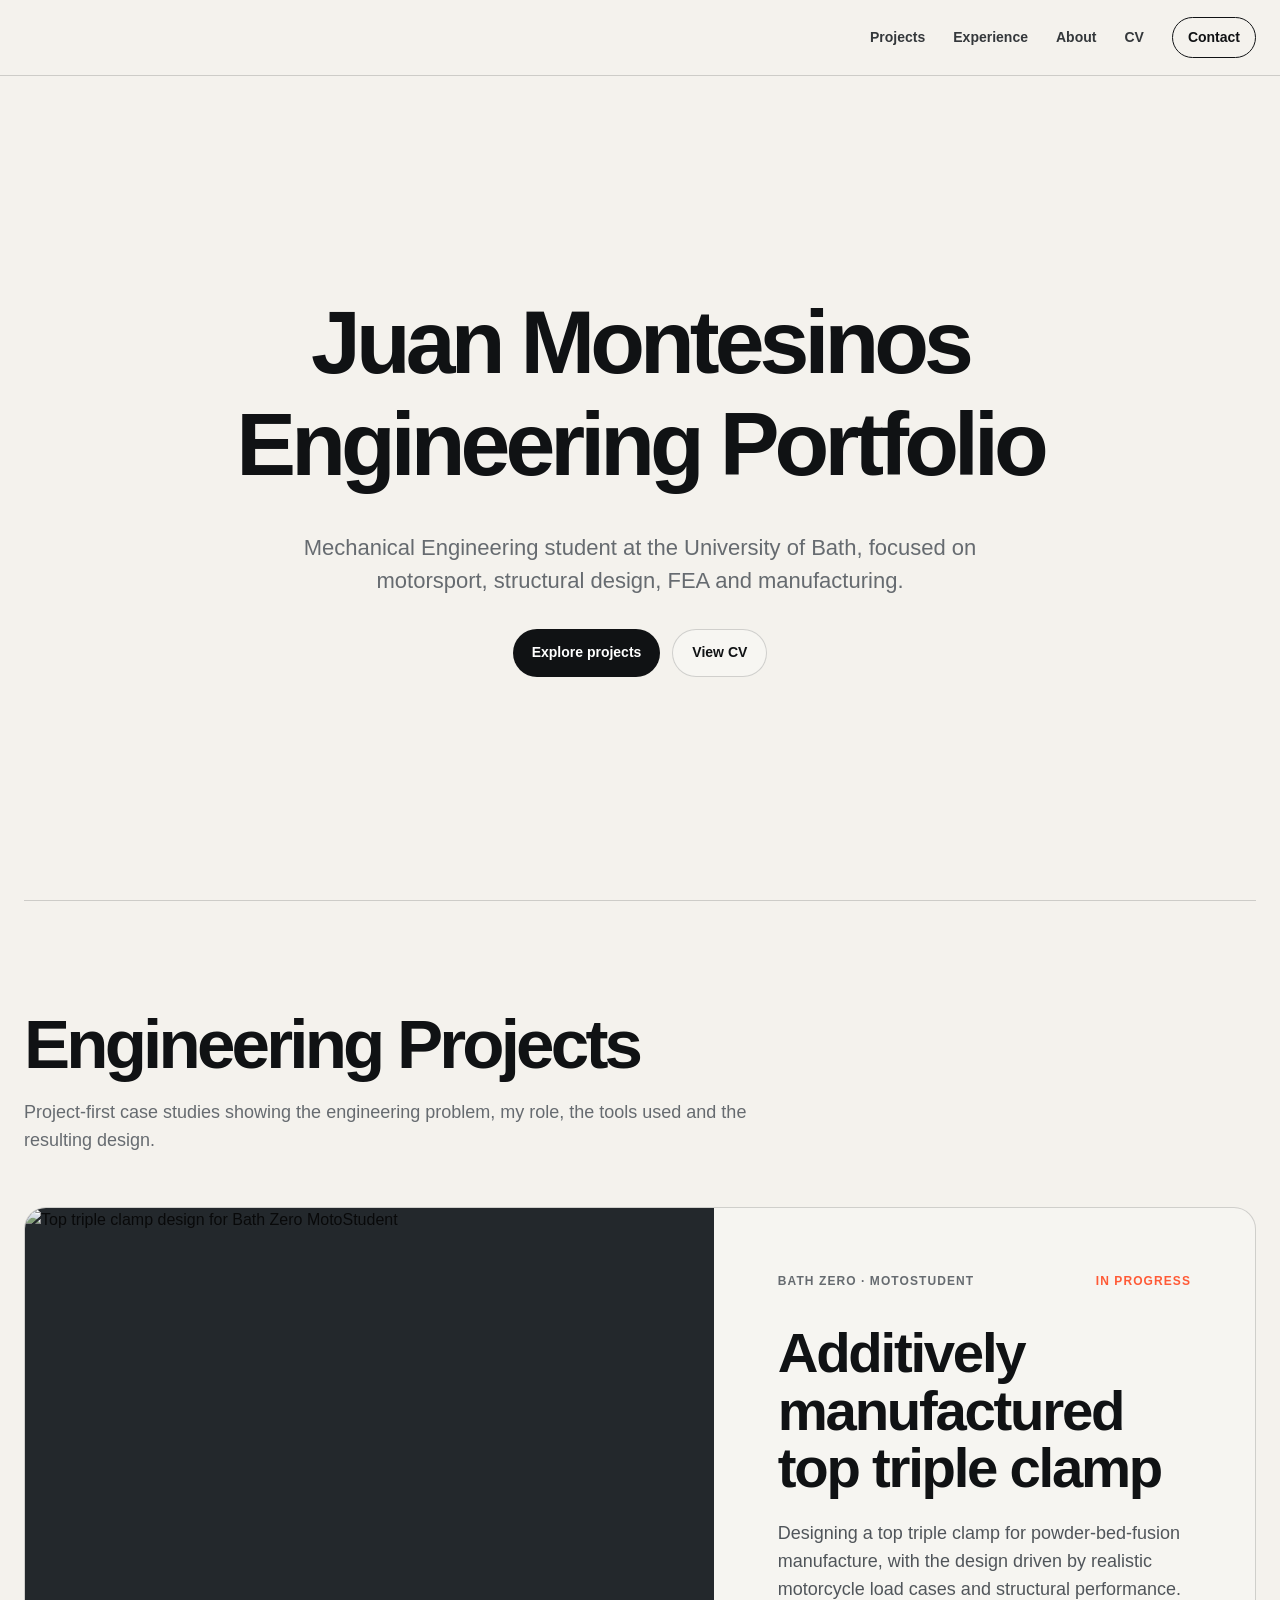
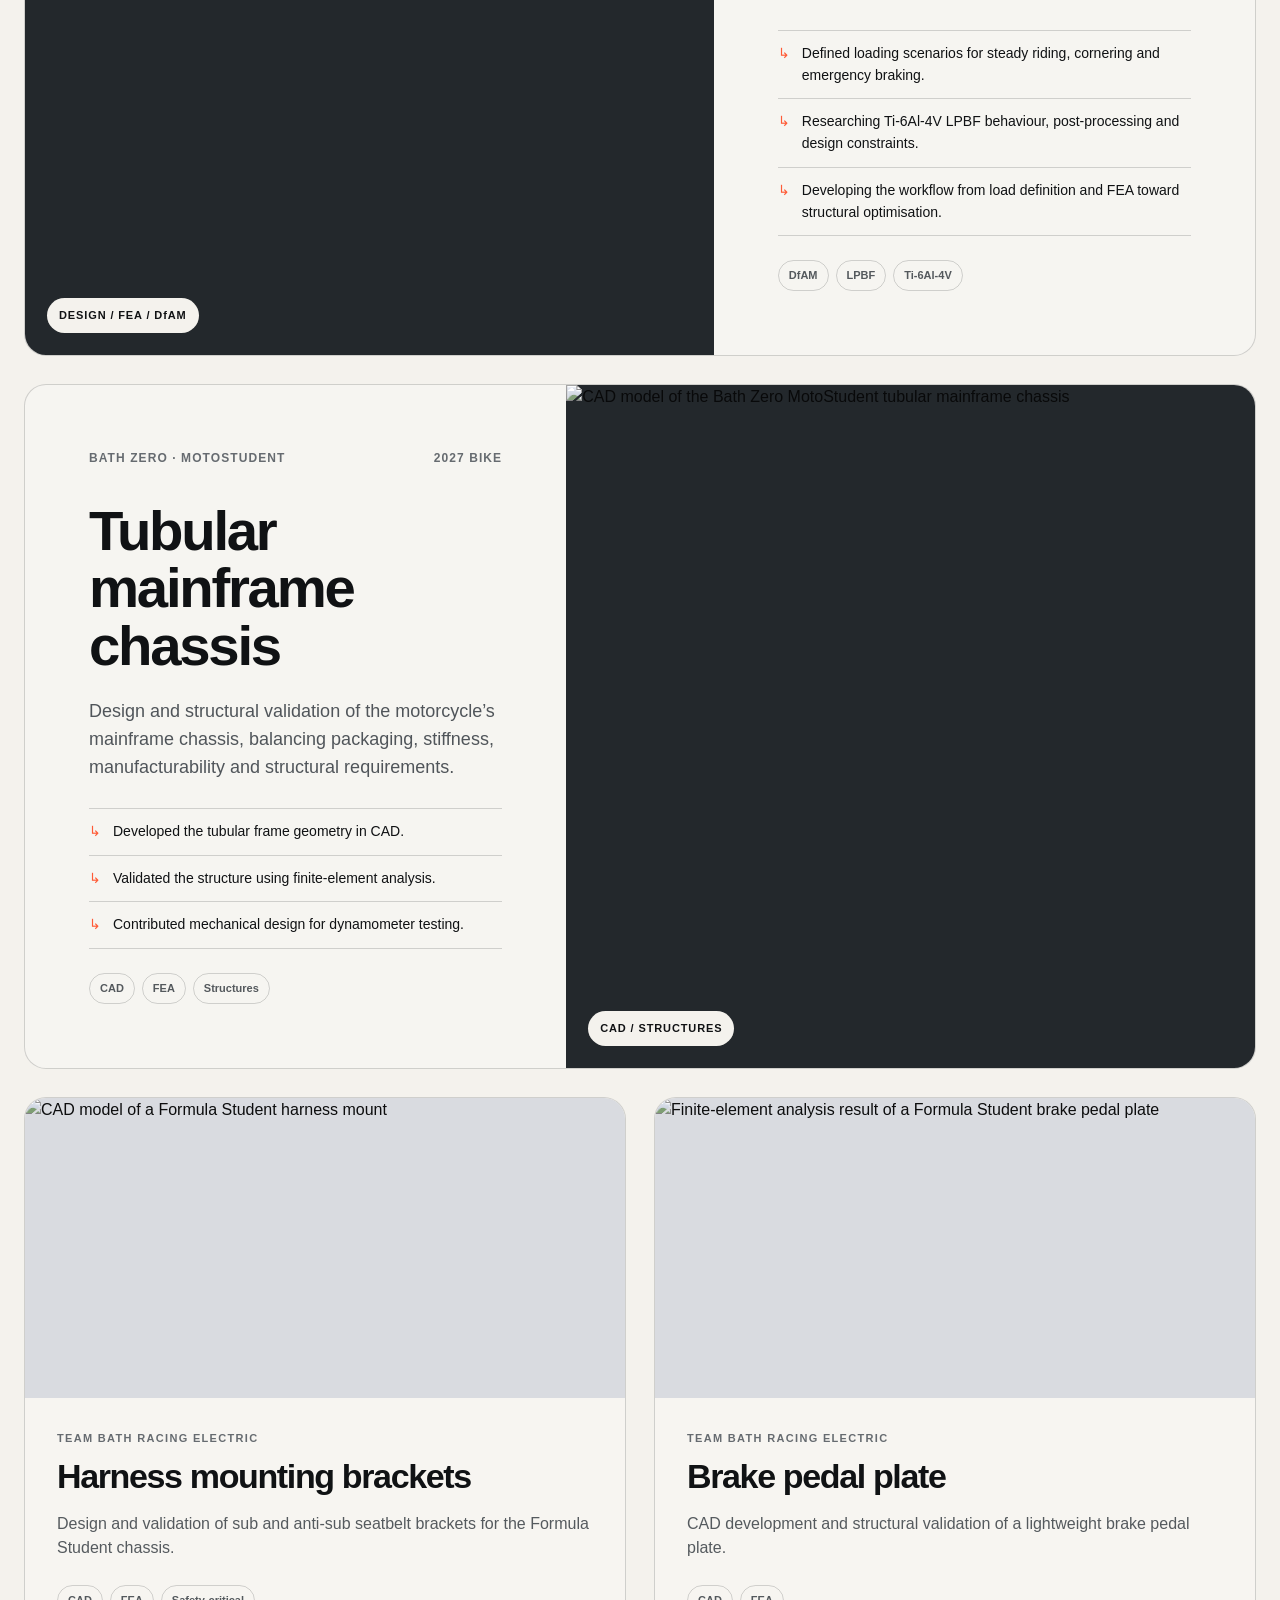
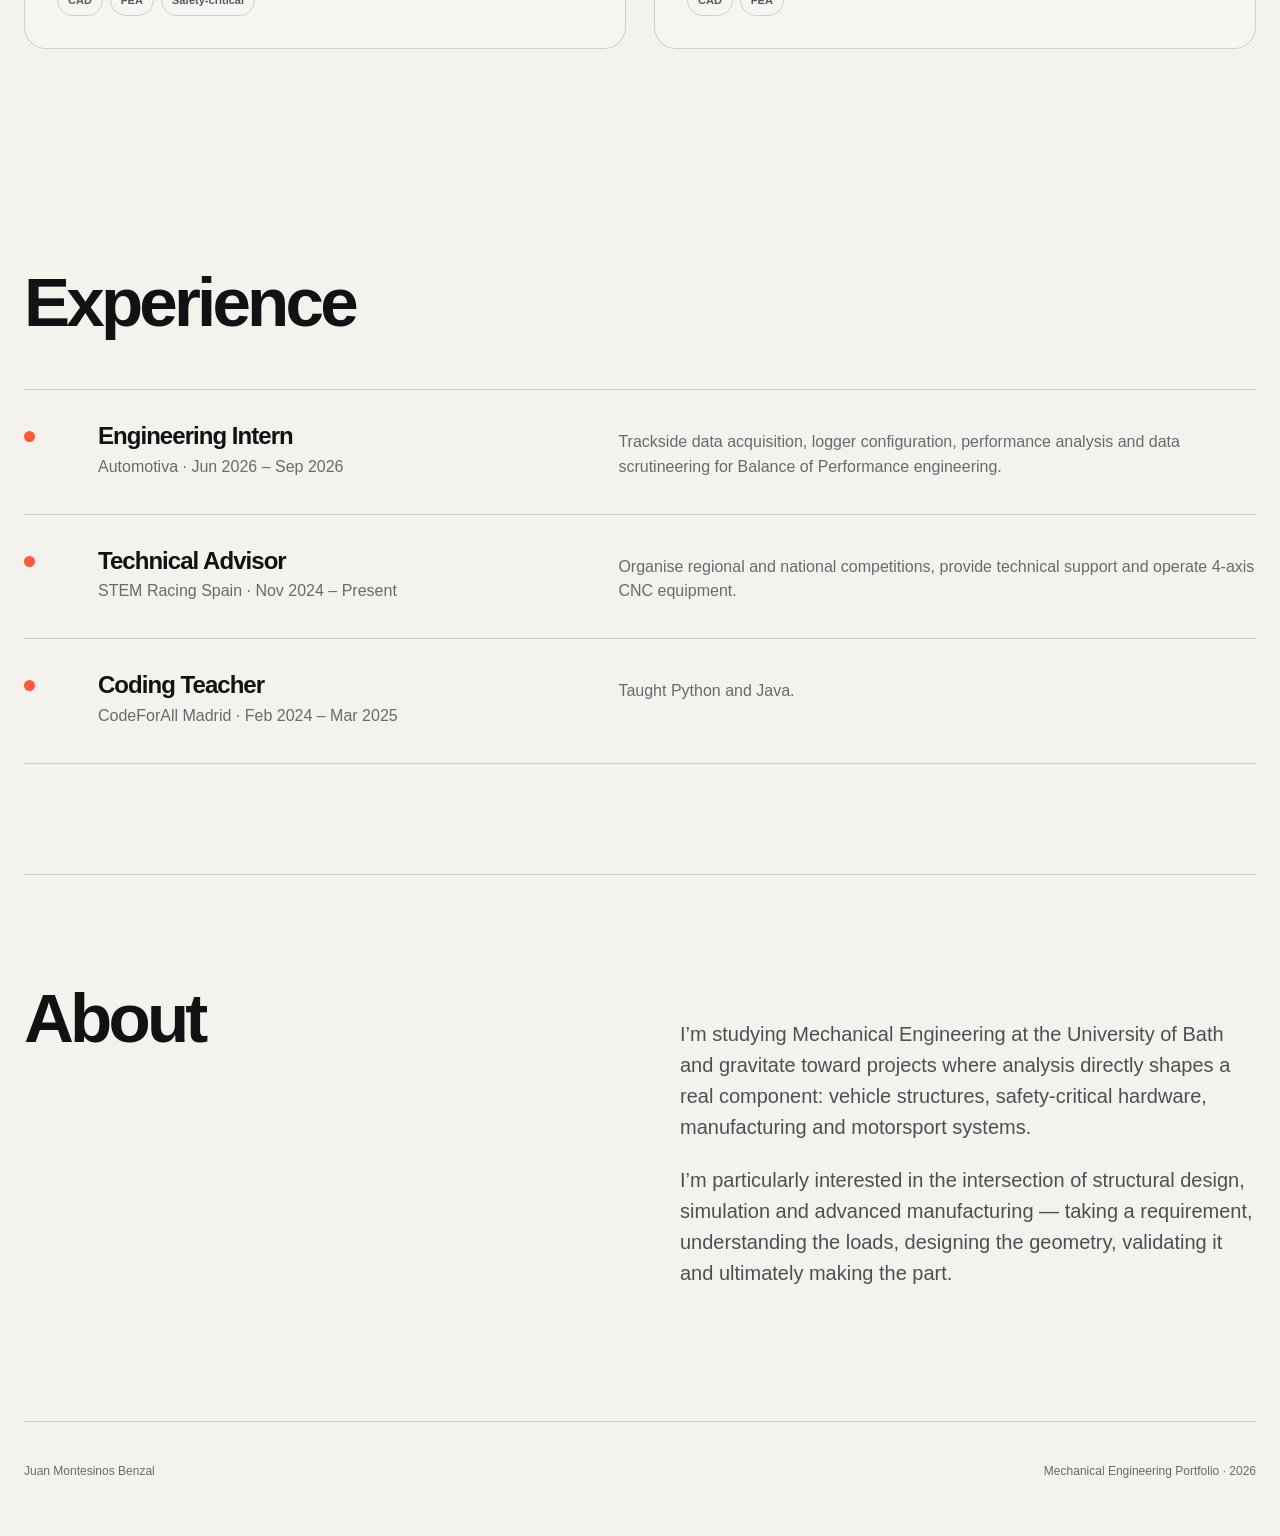
==== commit 8af84cb9: "Add files via upload" ====
--- a/index.html
+++ b/index.html
@@ -4,7 +4,7 @@
   <meta charset="utf-8">
   <meta name="viewport" content="width=device-width, initial-scale=1">
   <meta name="description" content="Engineering portfolio of Juan Montesinos Benzal — mechanical design, FEA, motorsport and manufacturing.">
-  <title>Juan Montesinos Benzal — Engineering Portfolio</title>
+  <title>Juan Montesinos Engineering Portfolio</title>
   <link rel="stylesheet" href="styles.css">
 </head>
 <body>
@@ -23,13 +23,20 @@
   </header>
 
   <main id="top">
+
+    <!-- HERO: this title is intentionally in index.html, not generated with CSS -->
     <section class="hero section">
       <div class="hero-copy">
-        <p class="eyebrow">Mechanical engineering · Motorsport · Design & analysis</p>
+        <h1 class="portfolio-title">
+          Juan Montesinos
+          <span>Engineering Portfolio</span>
+        </h1>
+
         <p class="hero-lede">
-          I’m Juan Montesinos Benzal, a Mechanical Engineering student at the University of Bath.
-          My work spans race-vehicle structures, FEA, manufacturing and design for additive manufacturing.
-        </p>
+          Mechanical Engineering student at the University of Bath, focused on motorsport,
+          structural design, FEA and manufacturing.
+        </p>
+
         <div class="hero-actions">
           <a class="button button-primary" href="#projects">Explore projects</a>
           <a class="button button-secondary" href="assets/Juan_Montesinos_CV.pdf" target="_blank" rel="noopener">View CV</a>
@@ -38,13 +45,11 @@
     </section>
 
     <section id="projects" class="section projects-section">
-      <div class="section-heading">
-        <div>
-          <p class="eyebrow">Selected work</p>
-          <h2>Engineering projects</h2>
-        </div>
+      <div class="section-heading section-heading-stacked">
+        <h2>Engineering Projects</h2>
         <p class="section-intro">
-          Project-first case studies showing the engineering problem, my role, the tools used and the resulting design.
+          Project-first case studies showing the engineering problem, my role,
+          the tools used and the resulting design.
         </p>
       </div>
 
@@ -68,7 +73,9 @@
             <li>Researching Ti-6Al-4V LPBF behaviour, post-processing and design constraints.</li>
             <li>Developing the workflow from load definition and FEA toward structural optimisation.</li>
           </ul>
-          <div class="tag-row"><span>DfAM</span><span>LPBF</span><span>Ti-6Al-4V</span></div>
+          <div class="tag-row">
+            <span>DfAM</span><span>LPBF</span><span>Ti-6Al-4V</span>
+          </div>
         </div>
       </article>
 
@@ -78,7 +85,10 @@
           <div class="image-badge">CAD / STRUCTURES</div>
         </div>
         <div class="project-copy">
-          <div class="project-meta"><span>Bath Zero · MotoStudent</span><span>2027 bike</span></div>
+          <div class="project-meta">
+            <span>Bath Zero · MotoStudent</span>
+            <span>2027 bike</span>
+          </div>
           <h3>Tubular mainframe chassis</h3>
           <p>
             Design and structural validation of the motorcycle’s mainframe chassis, balancing packaging,
@@ -89,7 +99,9 @@
             <li>Validated the structure using finite-element analysis.</li>
             <li>Contributed mechanical design for dynamometer testing.</li>
           </ul>
-          <div class="tag-row"><span>CAD</span><span>FEA</span><span>Structures</span></div>
+          <div class="tag-row">
+            <span>CAD</span><span>FEA</span><span>Structures</span>
+          </div>
         </div>
       </article>
 
@@ -102,7 +114,9 @@
             <p class="card-kicker">Team Bath Racing Electric</p>
             <h3>Harness mounting brackets</h3>
             <p>Design and validation of sub and anti-sub seatbelt brackets for the Formula Student chassis.</p>
-            <div class="tag-row"><span>CAD</span><span>FEA</span><span>Safety-critical</span></div>
+            <div class="tag-row">
+              <span>CAD</span><span>FEA</span><span>Safety-critical</span>
+            </div>
           </div>
         </article>
 
@@ -114,34 +128,39 @@
             <p class="card-kicker">Team Bath Racing Electric</p>
             <h3>Brake pedal plate</h3>
             <p>CAD development and structural validation of a lightweight brake pedal plate.</p>
-            <div class="tag-row"><span>CAD</span><span>FEA</span></div>
+            <div class="tag-row">
+              <span>CAD</span><span>FEA</span>
+            </div>
           </div>
         </article>
-
-
       </div>
     </section>
 
     <section id="experience" class="section">
-      <div class="section-heading">
-        <div>
-          <p class="eyebrow">Beyond project work</p>
-          <h2>Experience</h2>
-        </div>
+      <div class="section-heading section-heading-stacked">
+        <h2>Experience</h2>
       </div>
 
       <div class="timeline">
         <div class="timeline-item">
           <div class="timeline-marker"></div>
           <div class="timeline-role">
+            <h3>Engineering Intern</h3>
+            <p>Automotiva · Jun 2026 – Sep 2026</p>
+          </div>
+          <div class="timeline-description">
+            <p>Trackside data acquisition, logger configuration, performance analysis and data scrutineering for Balance of Performance engineering.</p>
+          </div>
+        </div>
+
+        <div class="timeline-item">
+          <div class="timeline-marker"></div>
+          <div class="timeline-role">
             <h3>Technical Advisor</h3>
-            <p>STEM Racing Spain</p>
+            <p>STEM Racing Spain · Nov 2024 – Present</p>
           </div>
           <div class="timeline-description">
-            <p>
-              Technical support across the Spanish competition, with experience spanning event operations,
-              manufacturing and 4-axis CNC work.
-            </p>
+            <p>Organise regional and national competitions, provide technical support and operate 4-axis CNC equipment.</p>
           </div>
         </div>
 
@@ -149,21 +168,20 @@
           <div class="timeline-marker"></div>
           <div class="timeline-role">
             <h3>Coding Teacher</h3>
-            <p>CodeForAll Madrid</p>
+            <p>CodeForAll Madrid · Feb 2024 – Mar 2025</p>
           </div>
           <div class="timeline-description">
-            <p>Taught Python and Java, translating technical concepts into practical, understandable lessons.</p>
-          </div>
-        </div>
-      </div>
-    </section>
-
+            <p>Taught Python and Java.</p>
+          </div>
+        </div>
+      </div>
+    </section>
 
     <section id="about" class="section about-section">
       <div>
-        <p class="eyebrow">About</p>
-        <h2>Engineering from first principles to a physical result.</h2>
-      </div>
+        <h2>About</h2>
+      </div>
+
       <div class="about-copy">
         <p>
           I’m studying Mechanical Engineering at the University of Bath and gravitate toward projects where
--- a/styles.css
+++ b/styles.css
@@ -356,3 +356,155 @@
     gap: 6px;
   }
 }
+
+/* Strong title-first hero */
+.hero {
+  min-height: calc(100vh - 76px);
+  display: flex;
+  align-items: center;
+  justify-content: center;
+  padding-top: 72px;
+  padding-bottom: 72px;
+}
+
+.hero-copy {
+  width: 100%;
+  max-width: 1180px;
+  margin: 0 auto;
+  text-align: center;
+}
+
+.portfolio-title {
+  margin: 0 auto;
+  max-width: 1180px;
+  font-size: clamp(68px, 9.2vw, 148px);
+  line-height: .84;
+  letter-spacing: -.072em;
+  font-weight: 900;
+}
+
+.portfolio-title span {
+  display: block;
+  margin-top: .16em;
+}
+
+.hero-lede {
+  max-width: 760px;
+  margin: 42px auto 0;
+  font-size: clamp(17px, 1.8vw, 22px);
+  line-height: 1.5;
+  color: var(--muted);
+}
+
+.hero-actions {
+  justify-content: center;
+  margin-top: 32px;
+}
+
+@media (max-width: 760px) {
+  .hero {
+    min-height: calc(100vh - 68px);
+    padding-top: 48px;
+    padding-bottom: 48px;
+  }
+
+  .portfolio-title {
+    font-size: clamp(54px, 17vw, 88px);
+    line-height: .88;
+  }
+
+  .hero-lede {
+    margin-top: 30px;
+  }
+}
+
+
+/* === V6 TITLE-FIRST OVERRIDES === */
+
+.site-header {
+  justify-content: flex-end;
+}
+
+.hero {
+  min-height: calc(100vh - 76px);
+  display: flex;
+  align-items: center;
+  justify-content: center;
+  padding-top: 72px;
+  padding-bottom: 72px;
+}
+
+.hero-copy {
+  width: 100%;
+  max-width: 1200px;
+  margin: 0 auto;
+  text-align: center;
+}
+
+.portfolio-title {
+  display: block;
+  margin: 0 auto;
+  max-width: 1200px;
+  font-size: clamp(72px, 9.8vw, 152px);
+  line-height: .84;
+  letter-spacing: -.075em;
+  font-weight: 900;
+  color: var(--ink);
+}
+
+.portfolio-title span {
+  display: block;
+  margin-top: .17em;
+}
+
+.hero-lede {
+  max-width: 760px;
+  margin: 44px auto 0;
+  text-align: center;
+}
+
+.hero-actions {
+  width: 100%;
+  justify-content: center;
+  margin-top: 32px;
+}
+
+.section-heading-stacked {
+  display: block;
+  margin-bottom: 52px;
+}
+
+.section-heading-stacked h2 {
+  margin: 0;
+  white-space: nowrap;
+}
+
+.section-heading-stacked .section-intro {
+  max-width: 760px;
+  margin: 20px 0 0;
+}
+
+@media (max-width: 760px) {
+  .hero {
+    min-height: calc(100vh - 68px);
+    padding-top: 48px;
+    padding-bottom: 48px;
+  }
+
+  .portfolio-title {
+    font-size: clamp(54px, 17vw, 88px);
+    line-height: .88;
+  }
+
+  .portfolio-title span {
+    margin-top: .14em;
+  }
+
+  .hero-lede {
+    margin-top: 30px;
+  }
+
+  .section-heading-stacked h2 {
+    white-space: normal;
+  }
+}
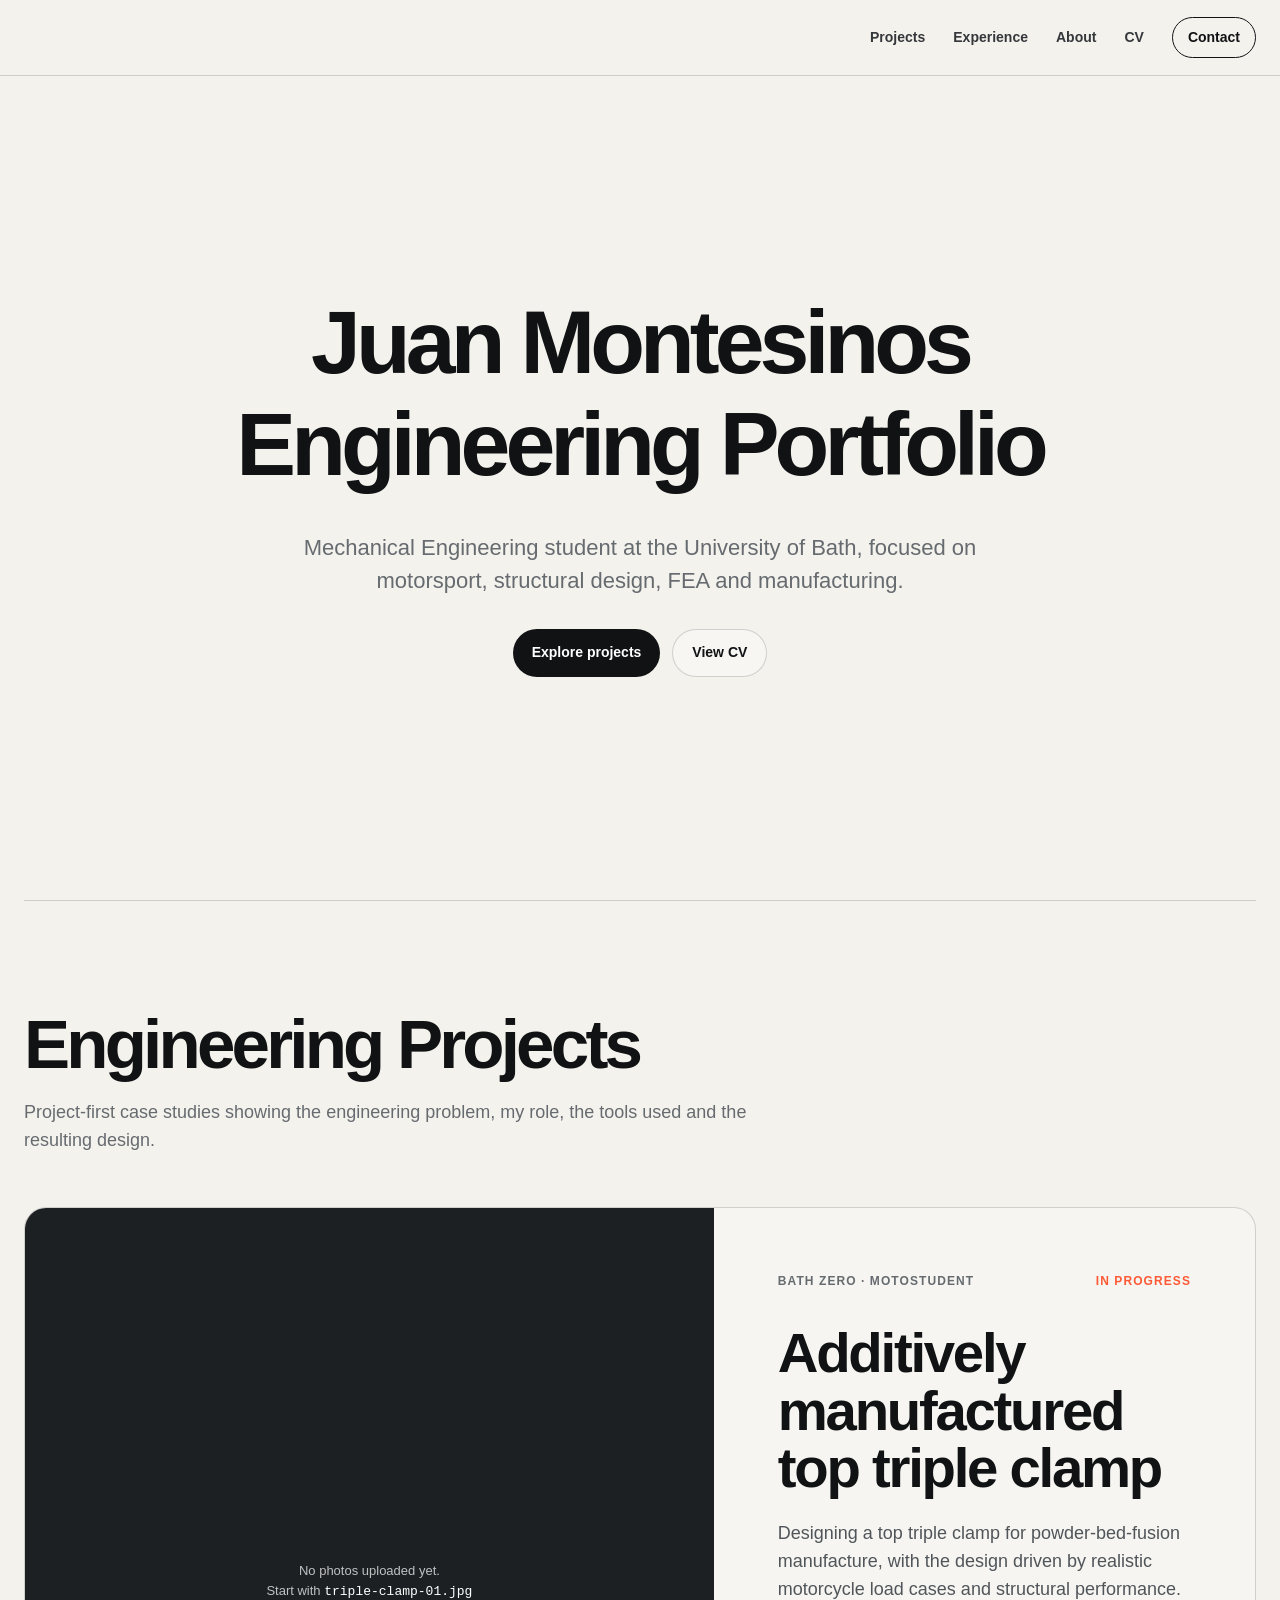
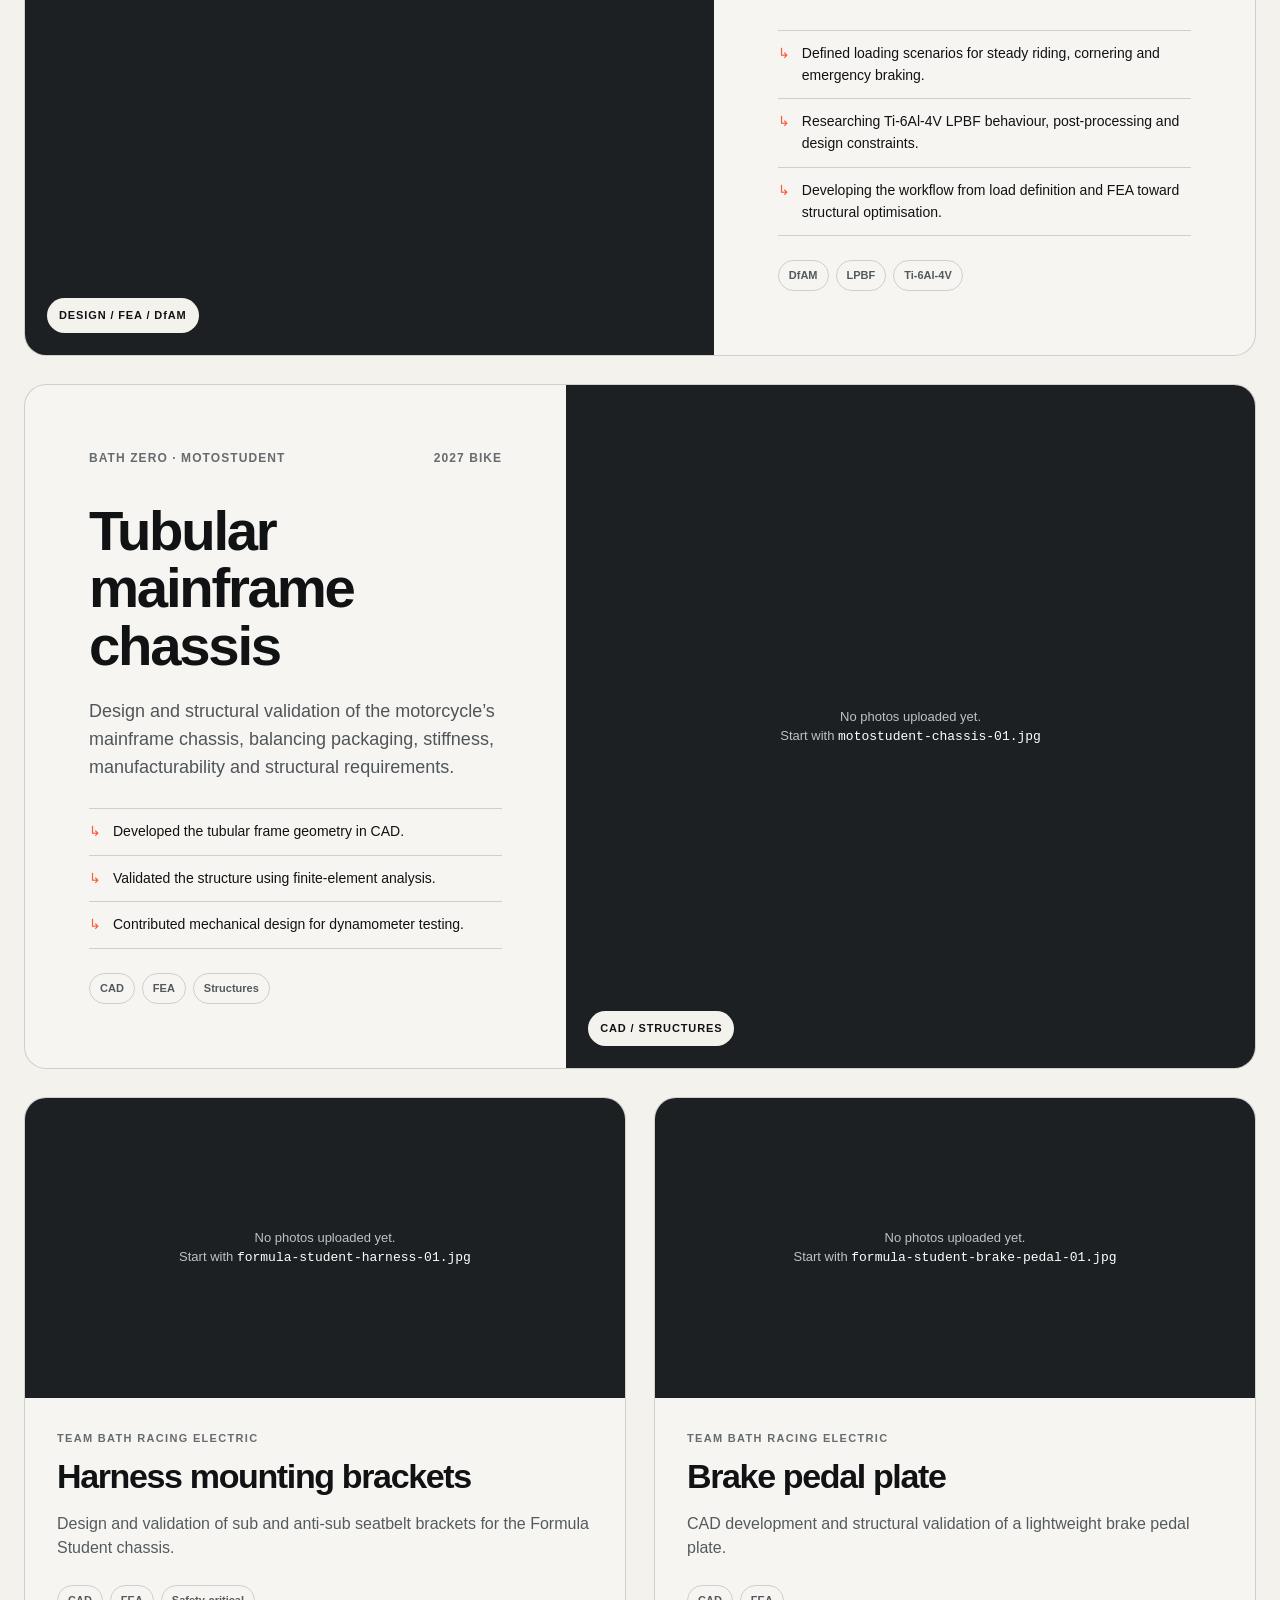
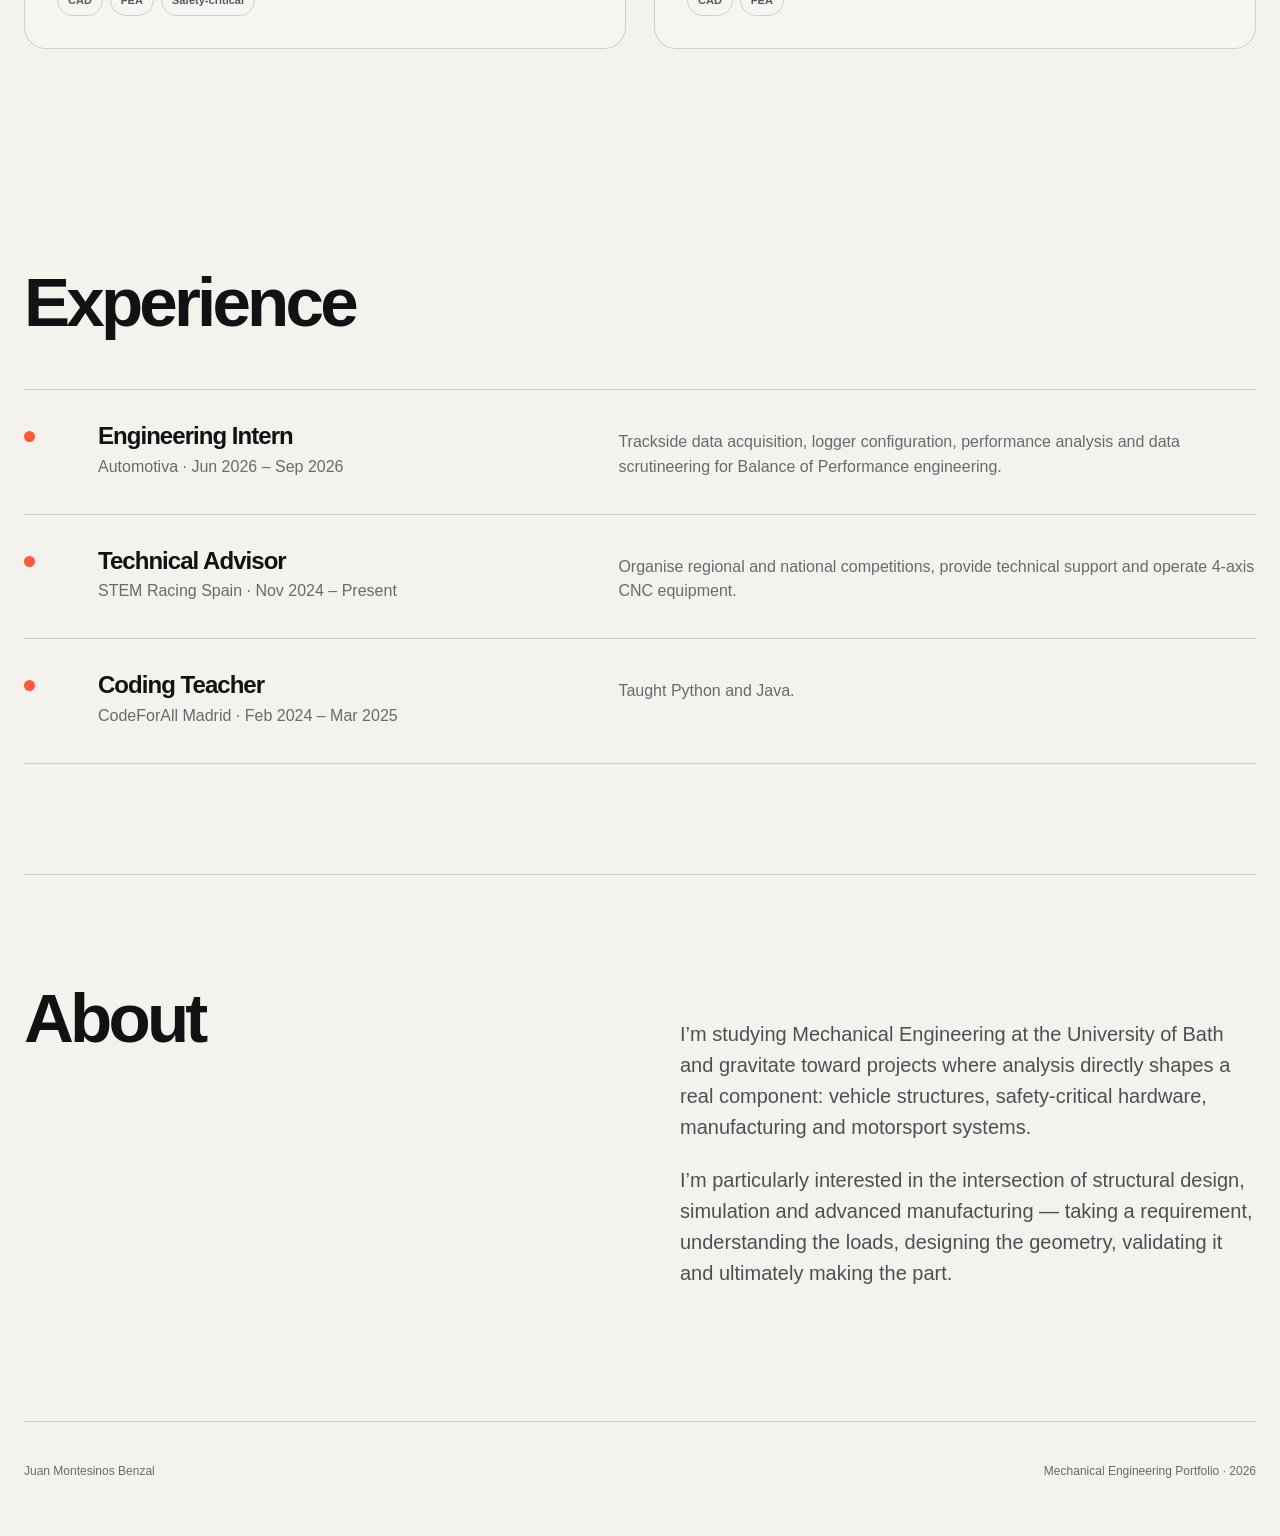
==== commit 928bdda4: "Add files via upload" ====
--- a/index.html
+++ b/index.html
@@ -54,8 +54,13 @@
       </div>
 
       <article class="project project-featured">
-        <div class="project-visual image-visual image-slot" data-photo="triple-clamp.jpg">
-          <img src="assets/triple-clamp.jpg" alt="Top triple clamp design for Bath Zero MotoStudent">
+        <div class="project-visual project-carousel"
+             data-carousel-prefix="triple-clamp"
+             data-carousel-alt="Top triple clamp design for Bath Zero MotoStudent">
+          <div class="carousel-stage"></div>
+          <button class="carousel-arrow carousel-prev" type="button" aria-label="Previous image">←</button>
+          <button class="carousel-arrow carousel-next" type="button" aria-label="Next image">→</button>
+          <div class="carousel-dots" aria-label="Image navigation"></div>
           <div class="image-badge">DESIGN / FEA / DfAM</div>
         </div>
         <div class="project-copy">
@@ -80,8 +85,13 @@
       </article>
 
       <article class="project project-featured reverse">
-        <div class="project-visual image-visual image-slot" data-photo="motostudent-chassis.jpg">
-          <img src="assets/motostudent-chassis.jpg" alt="CAD model of the Bath Zero MotoStudent tubular mainframe chassis">
+        <div class="project-visual project-carousel"
+             data-carousel-prefix="motostudent-chassis"
+             data-carousel-alt="Bath Zero MotoStudent tubular mainframe chassis">
+          <div class="carousel-stage"></div>
+          <button class="carousel-arrow carousel-prev" type="button" aria-label="Previous image">←</button>
+          <button class="carousel-arrow carousel-next" type="button" aria-label="Next image">→</button>
+          <div class="carousel-dots" aria-label="Image navigation"></div>
           <div class="image-badge">CAD / STRUCTURES</div>
         </div>
         <div class="project-copy">
@@ -107,8 +117,13 @@
 
       <div class="project-grid">
         <article class="project-card">
-          <div class="card-image image-slot" data-photo="formula-student-harness.jpg">
-            <img src="assets/formula-student-harness.jpg" alt="CAD model of a Formula Student harness mount">
+          <div class="card-image project-carousel card-carousel"
+               data-carousel-prefix="formula-student-harness"
+               data-carousel-alt="Formula Student harness mounting brackets">
+            <div class="carousel-stage"></div>
+            <button class="carousel-arrow carousel-prev" type="button" aria-label="Previous image">←</button>
+            <button class="carousel-arrow carousel-next" type="button" aria-label="Next image">→</button>
+            <div class="carousel-dots" aria-label="Image navigation"></div>
           </div>
           <div class="card-body">
             <p class="card-kicker">Team Bath Racing Electric</p>
@@ -121,8 +136,13 @@
         </article>
 
         <article class="project-card">
-          <div class="card-image image-slot" data-photo="formula-student-brake-pedal.jpg">
-            <img src="assets/formula-student-brake-pedal.jpg" alt="Finite-element analysis result of a Formula Student brake pedal plate">
+          <div class="card-image project-carousel card-carousel"
+               data-carousel-prefix="formula-student-brake-pedal"
+               data-carousel-alt="Formula Student brake pedal plate">
+            <div class="carousel-stage"></div>
+            <button class="carousel-arrow carousel-prev" type="button" aria-label="Previous image">←</button>
+            <button class="carousel-arrow carousel-next" type="button" aria-label="Next image">→</button>
+            <div class="carousel-dots" aria-label="Image navigation"></div>
           </div>
           <div class="card-body">
             <p class="card-kicker">Team Bath Racing Electric</p>
--- a/styles.css
+++ b/styles.css
@@ -508,3 +508,129 @@
     white-space: normal;
   }
 }
+
+
+/* === PROJECT CAROUSELS === */
+
+.project-carousel {
+  position: relative;
+  overflow: hidden;
+  background: #1c2023;
+}
+
+.carousel-stage {
+  position: absolute;
+  inset: 0;
+  overflow: hidden;
+}
+
+.carousel-slide {
+  position: absolute;
+  inset: 0;
+  opacity: 0;
+  transform: scale(1.015);
+  transition: opacity .28s ease, transform .45s ease;
+  pointer-events: none;
+}
+
+.carousel-slide.active {
+  opacity: 1;
+  transform: scale(1);
+  pointer-events: auto;
+}
+
+.carousel-slide img {
+  width: 100%;
+  height: 100%;
+  object-fit: cover;
+  display: block;
+}
+
+.carousel-arrow {
+  position: absolute;
+  z-index: 5;
+  top: 50%;
+  transform: translateY(-50%);
+  width: 44px;
+  height: 44px;
+  border: 1px solid rgba(255,255,255,.38);
+  border-radius: 50%;
+  background: rgba(14,16,18,.56);
+  color: #fff;
+  backdrop-filter: blur(8px);
+  cursor: pointer;
+  display: grid;
+  place-items: center;
+  font-size: 18px;
+  line-height: 1;
+}
+
+.carousel-prev { left: 18px; }
+.carousel-next { right: 18px; }
+
+.carousel-dots {
+  position: absolute;
+  z-index: 6;
+  left: 50%;
+  bottom: 18px;
+  transform: translateX(-50%);
+  display: flex;
+  align-items: center;
+  gap: 7px;
+  padding: 7px 9px;
+  border-radius: 999px;
+  background: rgba(14,16,18,.48);
+  backdrop-filter: blur(8px);
+}
+
+.carousel-dot {
+  width: 7px;
+  height: 7px;
+  padding: 0;
+  border: 0;
+  border-radius: 50%;
+  background: rgba(255,255,255,.45);
+  cursor: pointer;
+}
+
+.carousel-dot.active { background: #fff; }
+
+.project-carousel.single-image .carousel-arrow,
+.project-carousel.single-image .carousel-dots {
+  display: none;
+}
+
+.carousel-empty {
+  position: absolute;
+  inset: 0;
+  display: grid;
+  place-items: center;
+  padding: 32px;
+  text-align: center;
+  color: rgba(255,255,255,.72);
+  font-size: 13px;
+  line-height: 1.5;
+}
+
+.carousel-empty code { color: #fff; }
+
+.card-carousel { height: 300px; }
+
+.project-featured .project-carousel {
+  min-height: 560px;
+}
+
+@media (max-width: 980px) {
+  .project-featured .project-carousel { min-height: 420px; }
+}
+
+@media (max-width: 760px) {
+  .carousel-arrow {
+    width: 38px;
+    height: 38px;
+  }
+  .carousel-prev { left: 12px; }
+  .carousel-next { right: 12px; }
+  .carousel-dots { bottom: 12px; }
+  .card-carousel { height: 240px; }
+}
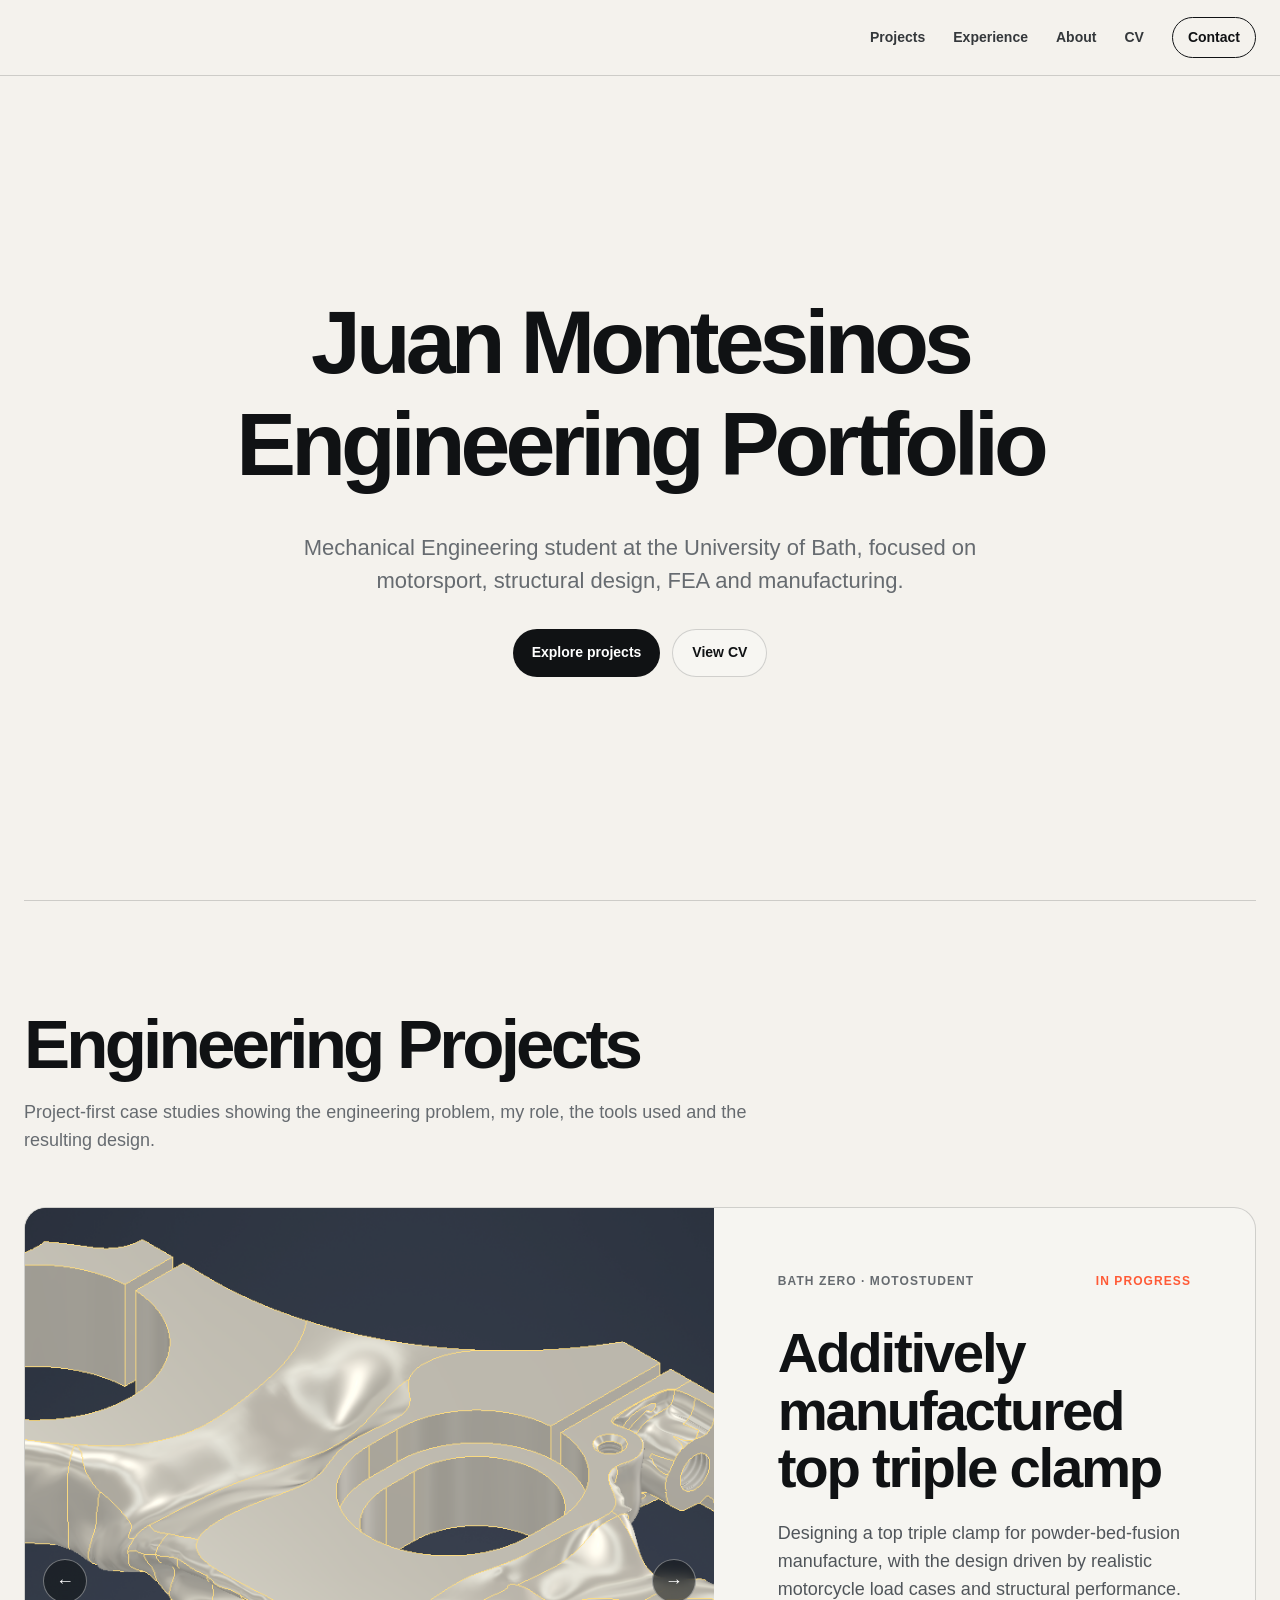
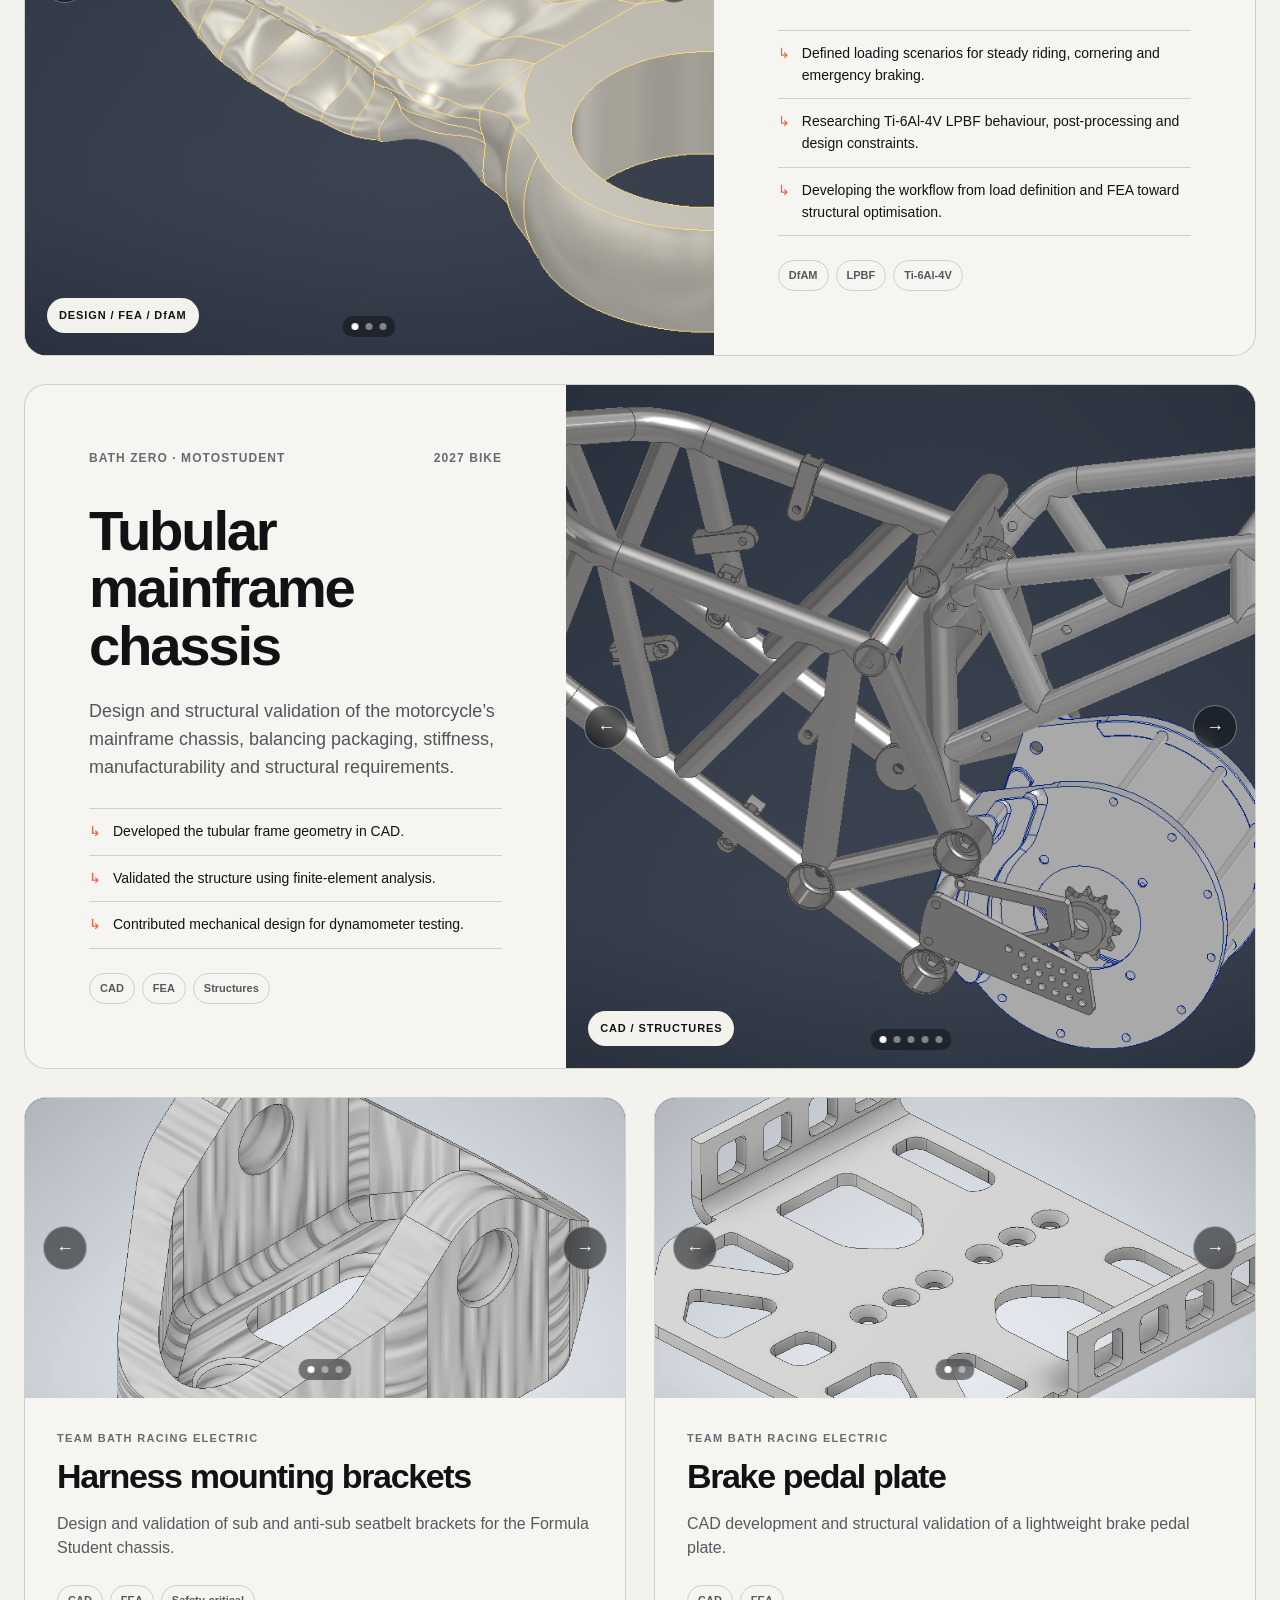
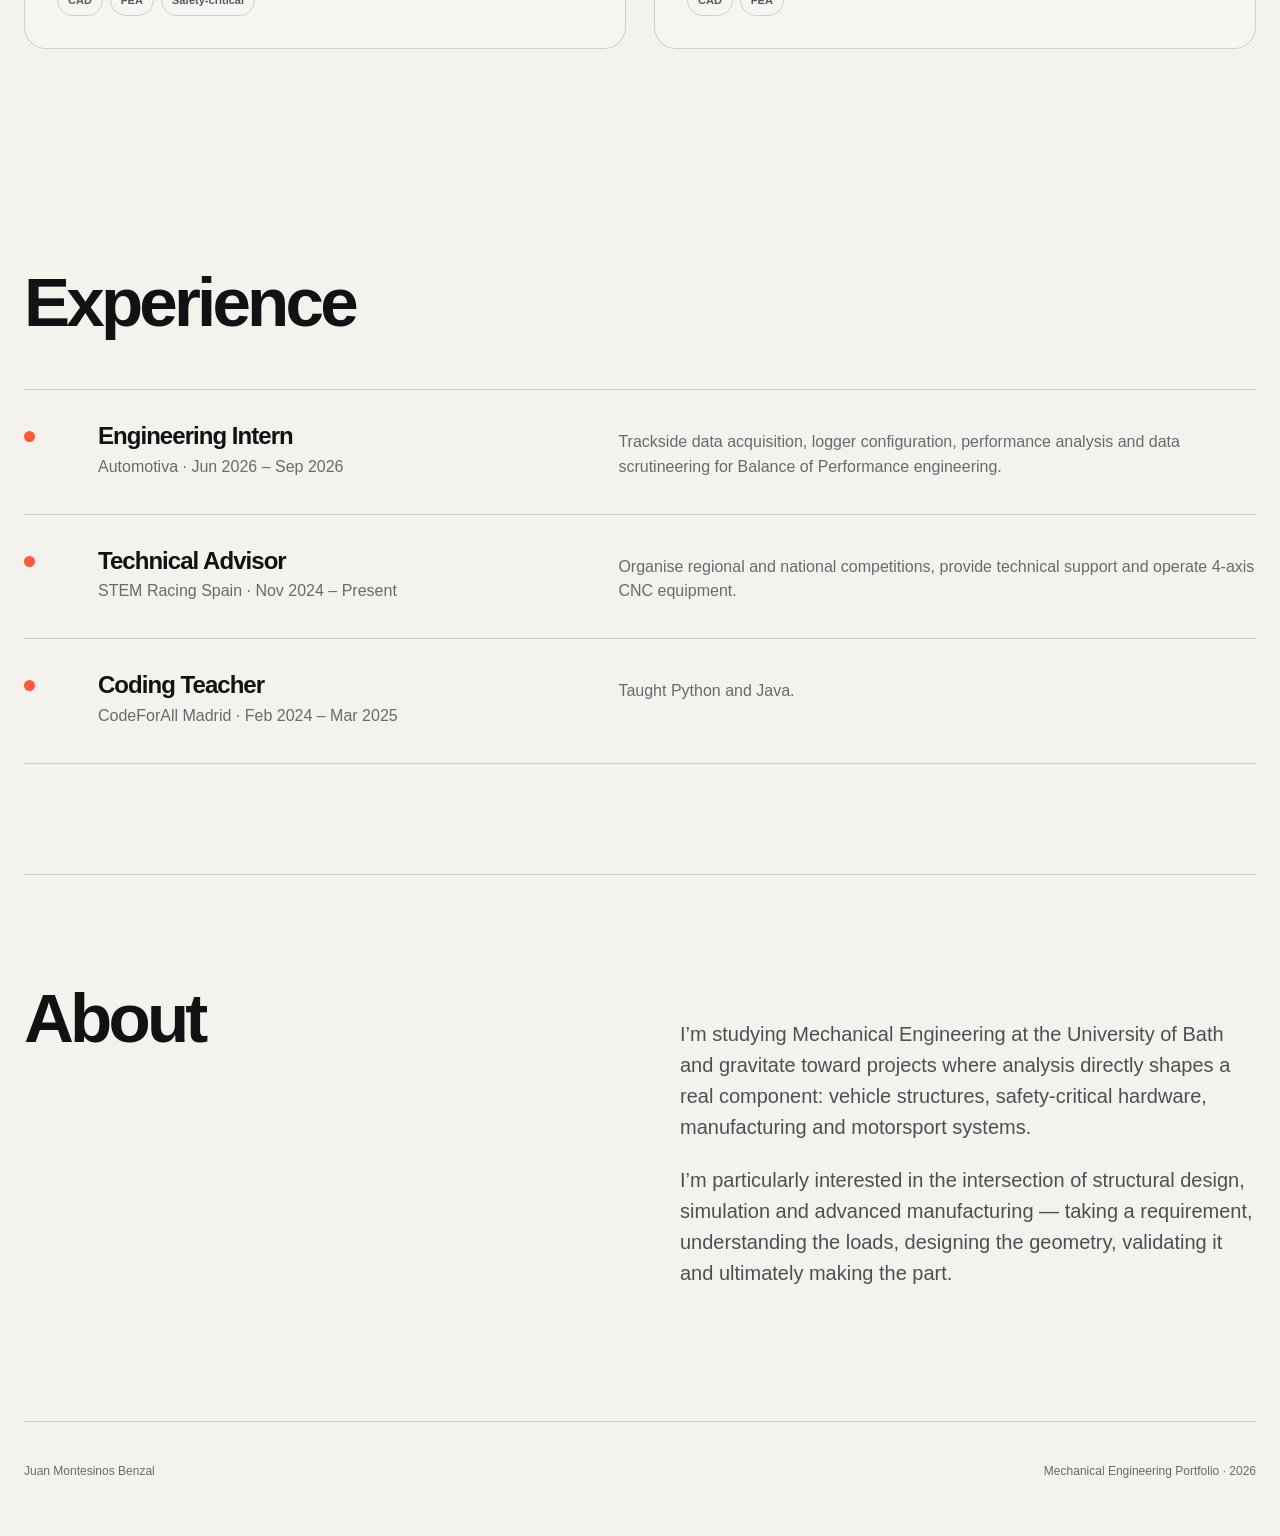
==== commit 828471ee: "Add files via upload" ====
--- a/index.html
+++ b/index.html
@@ -5,7 +5,7 @@
   <meta name="viewport" content="width=device-width, initial-scale=1">
   <meta name="description" content="Engineering portfolio of Juan Montesinos Benzal — mechanical design, FEA, motorsport and manufacturing.">
   <title>Juan Montesinos Engineering Portfolio</title>
-  <link rel="stylesheet" href="styles.css">
+  <link rel="stylesheet" href="styles.css?v=9">
 </head>
 <body>
   <header class="site-header">
@@ -222,6 +222,6 @@
     <p>Mechanical Engineering Portfolio · <span id="year"></span></p>
   </footer>
 
-  <script src="script.js"></script>
+  <script src="script.js?v=9"></script>
 </body>
 </html>
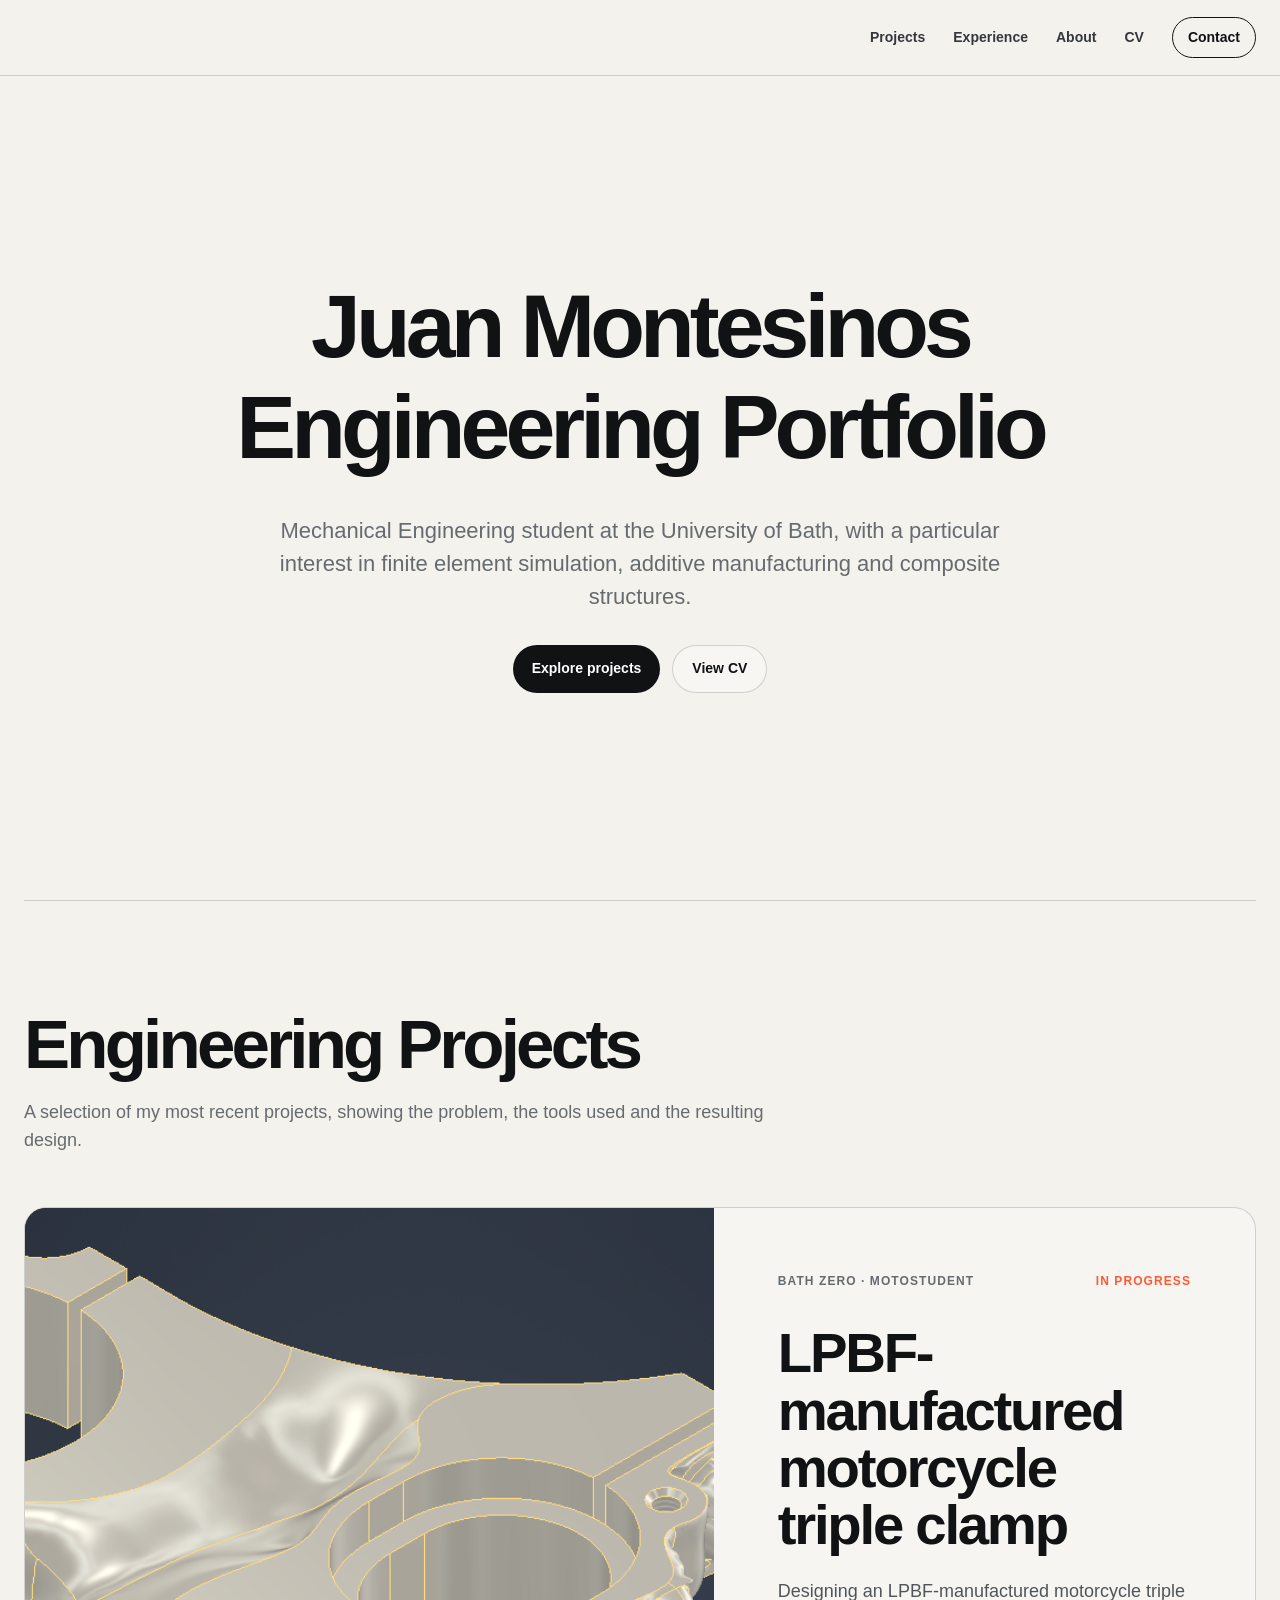
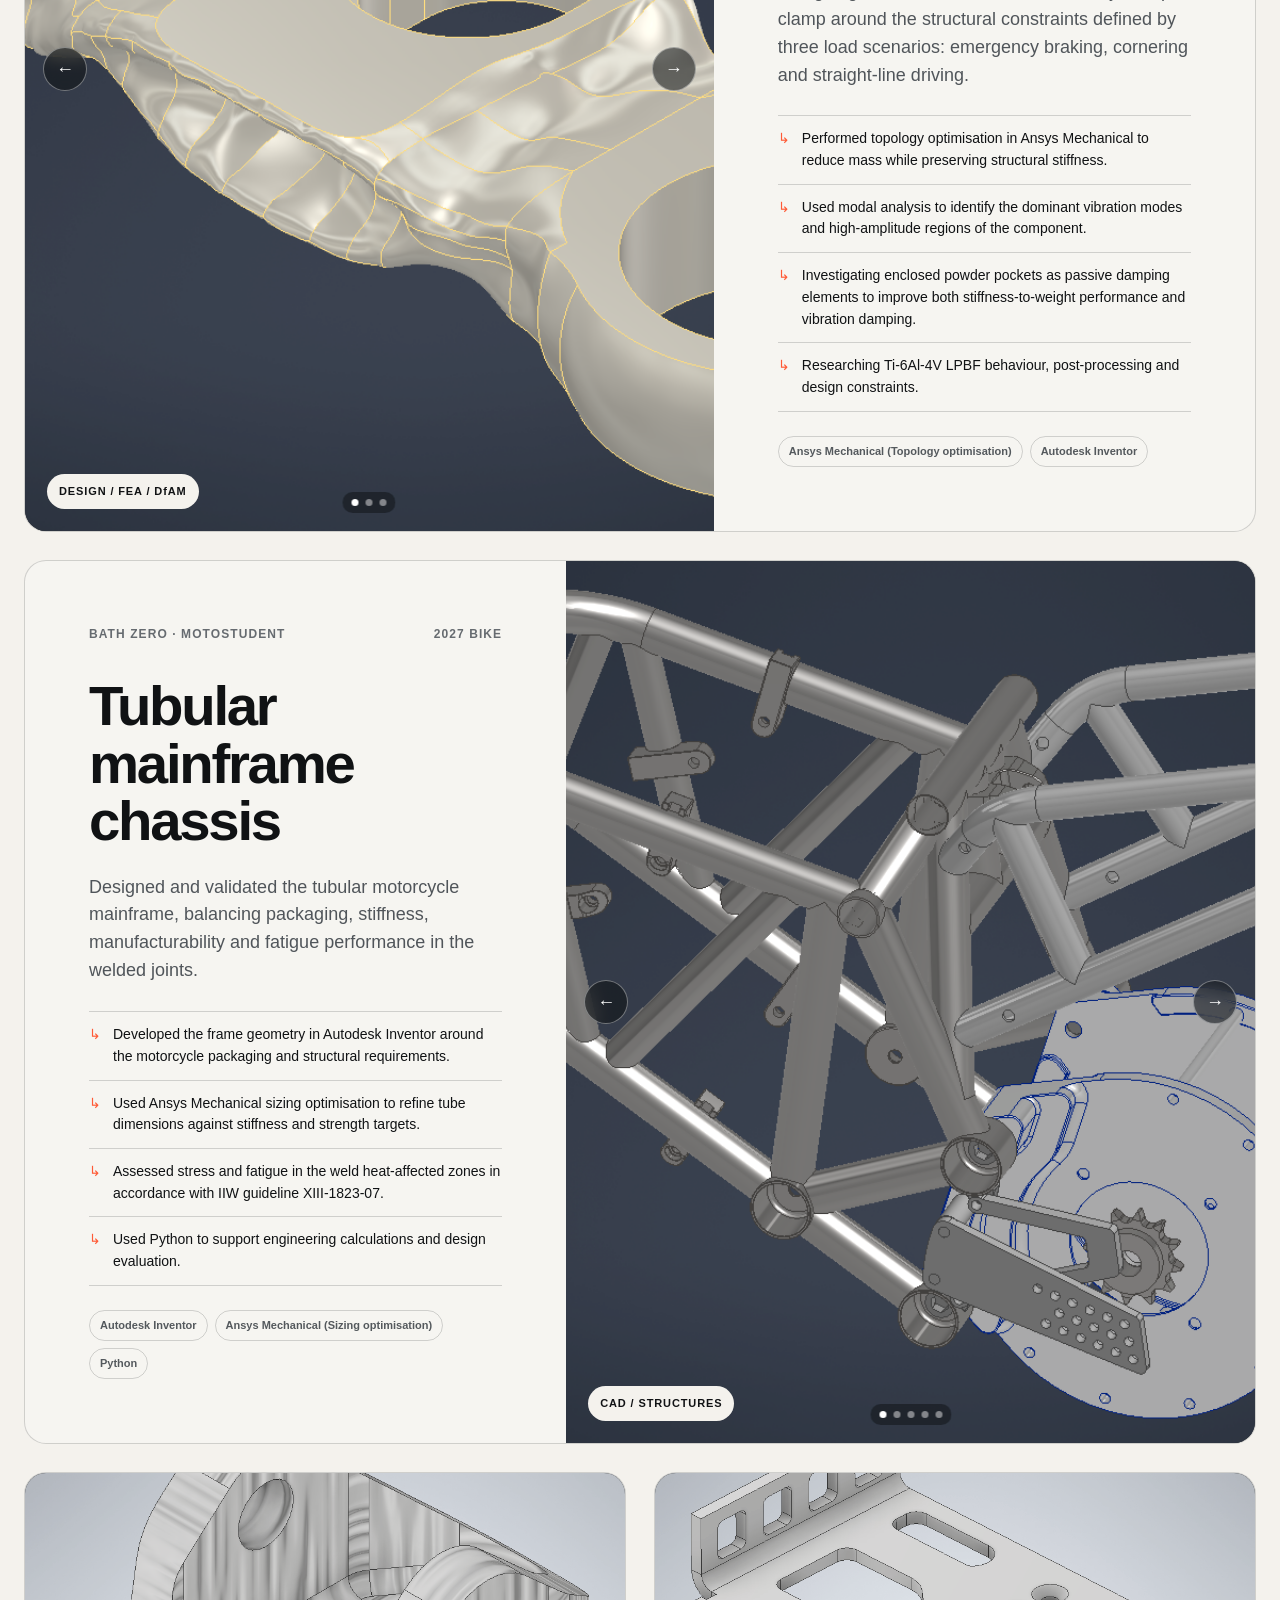
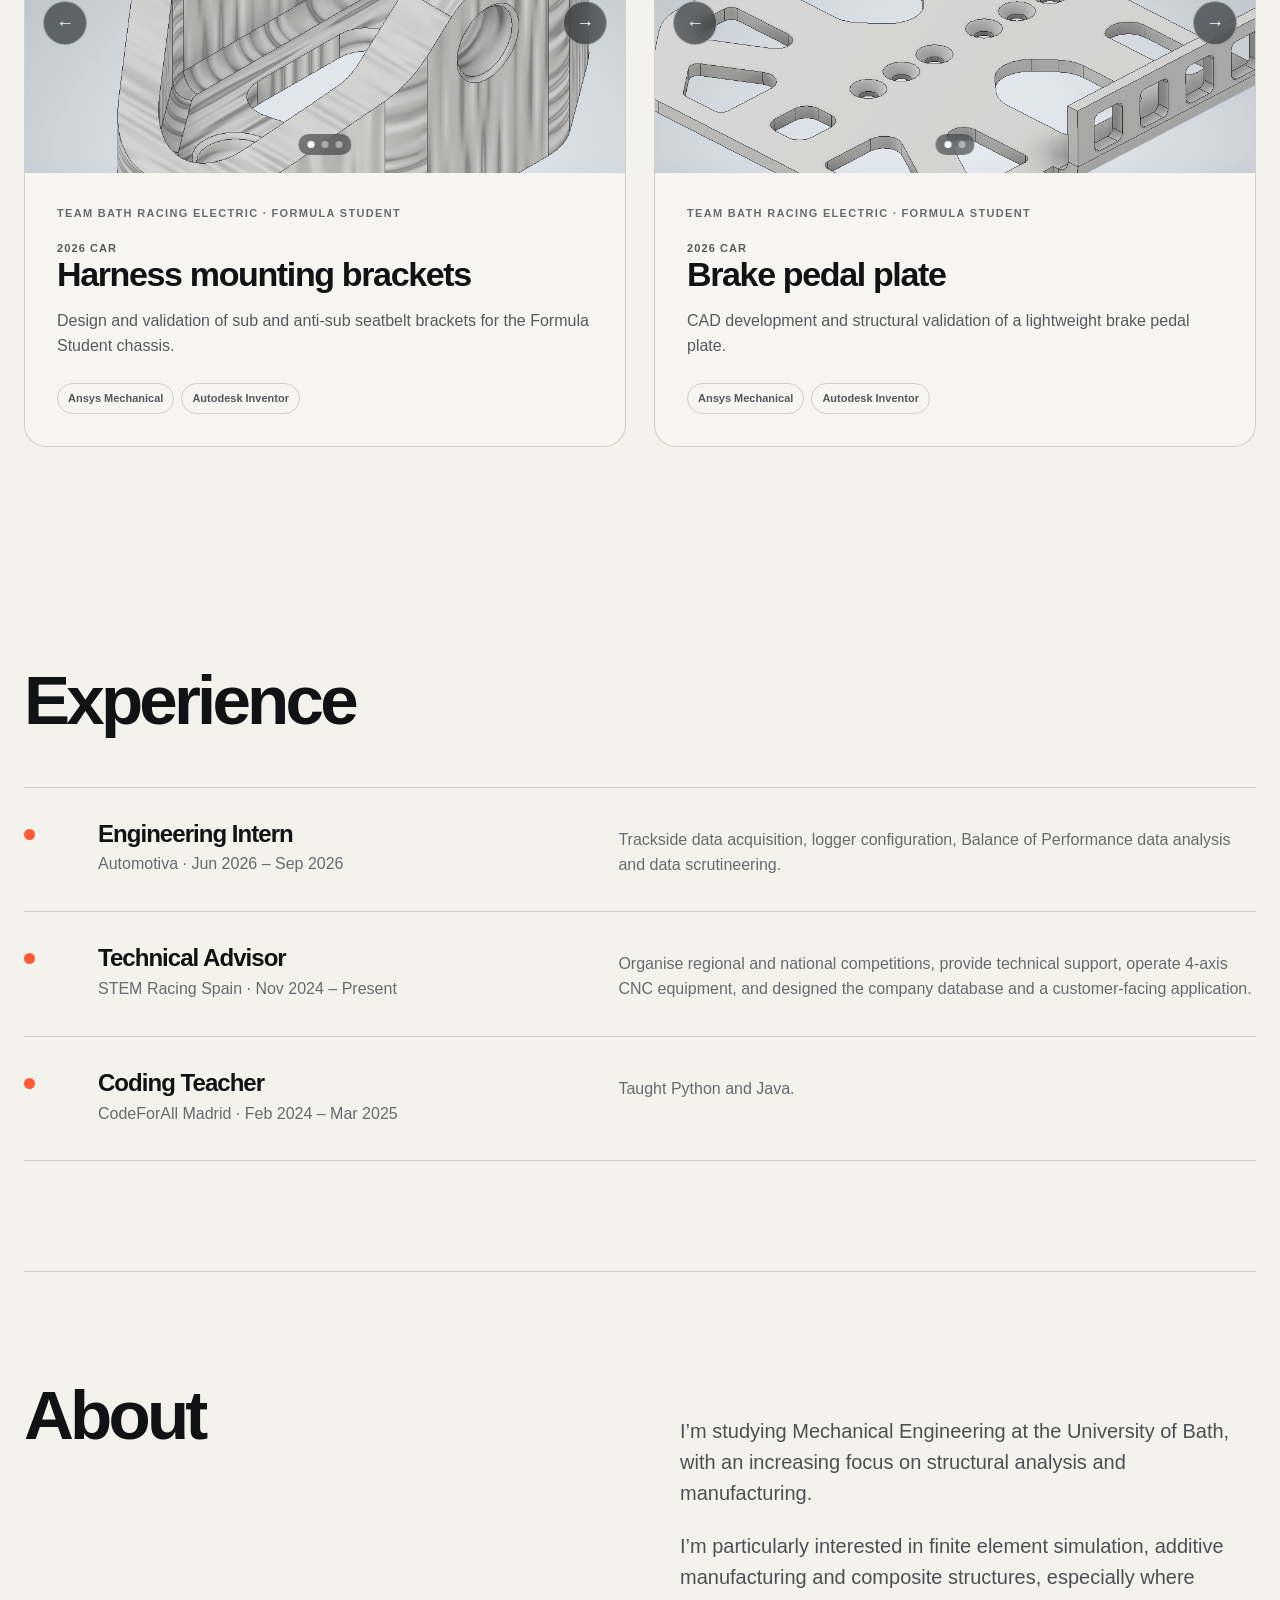
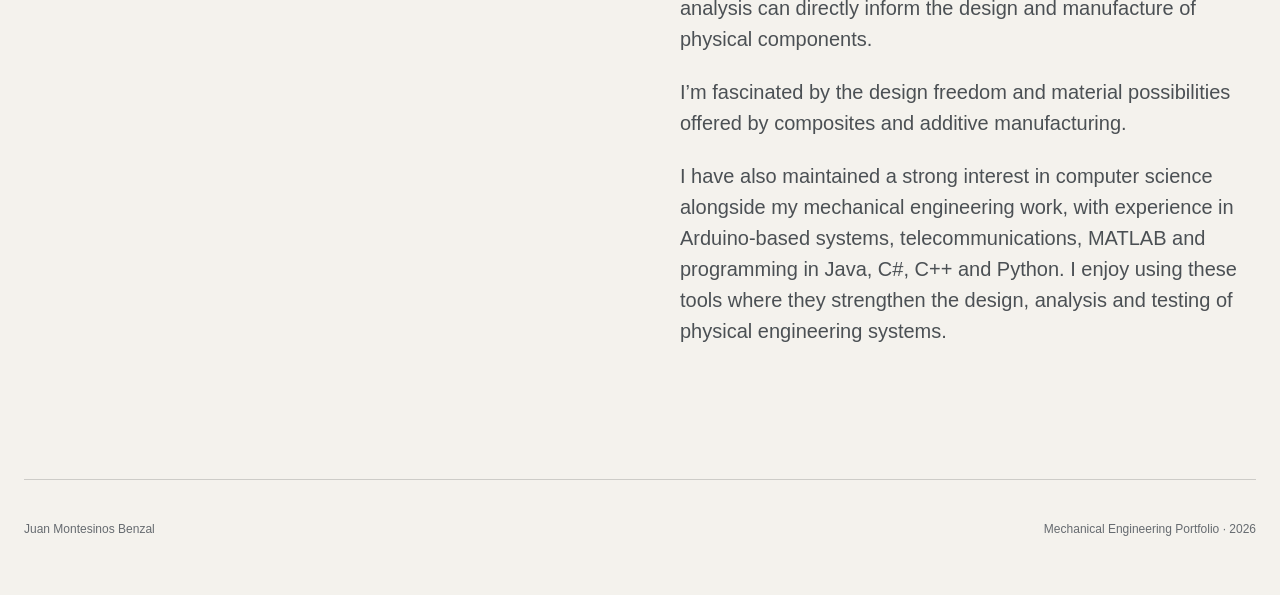
==== commit 0933fa16: "v15" ====
--- a/index.html
+++ b/index.html
@@ -5,7 +5,7 @@
   <meta name="viewport" content="width=device-width, initial-scale=1">
   <meta name="description" content="Engineering portfolio of Juan Montesinos Benzal — mechanical design, FEA, motorsport and manufacturing.">
   <title>Juan Montesinos Engineering Portfolio</title>
-  <link rel="stylesheet" href="styles.css?v=9">
+  <link rel="stylesheet" href="styles.css?v=15">
 </head>
 <body>
   <header class="site-header">
@@ -33,8 +33,8 @@
         </h1>
 
         <p class="hero-lede">
-          Mechanical Engineering student at the University of Bath, focused on motorsport,
-          structural design, FEA and manufacturing.
+          Mechanical Engineering student at the University of Bath, with a particular interest in
+          finite element simulation, additive manufacturing and composite structures.
         </p>
 
         <div class="hero-actions">
@@ -48,8 +48,7 @@
       <div class="section-heading section-heading-stacked">
         <h2>Engineering Projects</h2>
         <p class="section-intro">
-          Project-first case studies showing the engineering problem, my role,
-          the tools used and the resulting design.
+          A selection of my most recent projects, showing the problem, the tools used and the resulting design.
         </p>
       </div>
 
@@ -68,18 +67,20 @@
             <span>Bath Zero · MotoStudent</span>
             <span class="status">In progress</span>
           </div>
-          <h3>Additively manufactured top triple clamp</h3>
+          <h3>LPBF-manufactured motorcycle triple clamp</h3>
           <p>
-            Designing a top triple clamp for powder-bed-fusion manufacture, with the design driven by
-            realistic motorcycle load cases and structural performance.
+            Designing an LPBF-manufactured motorcycle triple clamp around the structural constraints
+            defined by three load scenarios: emergency braking, cornering and straight-line driving.
           </p>
           <ul class="project-points">
-            <li>Defined loading scenarios for steady riding, cornering and emergency braking.</li>
+            <li>Performed topology optimisation in Ansys Mechanical to reduce mass while preserving structural stiffness.</li>
+            <li>Used modal analysis to identify the dominant vibration modes and high-amplitude regions of the component.</li>
+            <li>Investigating enclosed powder pockets as passive damping elements to improve both stiffness-to-weight performance and vibration damping.</li>
             <li>Researching Ti-6Al-4V LPBF behaviour, post-processing and design constraints.</li>
-            <li>Developing the workflow from load definition and FEA toward structural optimisation.</li>
           </ul>
           <div class="tag-row">
-            <span>DfAM</span><span>LPBF</span><span>Ti-6Al-4V</span>
+            <span>Ansys Mechanical (Topology optimisation)</span>
+            <span>Autodesk Inventor</span>
           </div>
         </div>
       </article>
@@ -101,16 +102,19 @@
           </div>
           <h3>Tubular mainframe chassis</h3>
           <p>
-            Design and structural validation of the motorcycle’s mainframe chassis, balancing packaging,
-            stiffness, manufacturability and structural requirements.
+            Designed and validated the tubular motorcycle mainframe, balancing packaging, stiffness,
+            manufacturability and fatigue performance in the welded joints.
           </p>
           <ul class="project-points">
-            <li>Developed the tubular frame geometry in CAD.</li>
-            <li>Validated the structure using finite-element analysis.</li>
-            <li>Contributed mechanical design for dynamometer testing.</li>
+            <li>Developed the frame geometry in Autodesk Inventor around the motorcycle packaging and structural requirements.</li>
+            <li>Used Ansys Mechanical sizing optimisation to refine tube dimensions against stiffness and strength targets.</li>
+            <li>Assessed stress and fatigue in the weld heat-affected zones in accordance with IIW guideline XIII-1823-07.</li>
+            <li>Used Python to support engineering calculations and design evaluation.</li>
           </ul>
           <div class="tag-row">
-            <span>CAD</span><span>FEA</span><span>Structures</span>
+            <span>Autodesk Inventor</span>
+            <span>Ansys Mechanical (Sizing optimisation)</span>
+            <span>Python</span>
           </div>
         </div>
       </article>
@@ -126,11 +130,13 @@
             <div class="carousel-dots" aria-label="Image navigation"></div>
           </div>
           <div class="card-body">
-            <p class="card-kicker">Team Bath Racing Electric</p>
+            <p class="card-kicker">Team Bath Racing Electric · Formula Student</p>
+            <p class="card-year">2026 Car</p>
             <h3>Harness mounting brackets</h3>
             <p>Design and validation of sub and anti-sub seatbelt brackets for the Formula Student chassis.</p>
             <div class="tag-row">
-              <span>CAD</span><span>FEA</span><span>Safety-critical</span>
+              <span>Ansys Mechanical</span>
+              <span>Autodesk Inventor</span>
             </div>
           </div>
         </article>
@@ -145,11 +151,13 @@
             <div class="carousel-dots" aria-label="Image navigation"></div>
           </div>
           <div class="card-body">
-            <p class="card-kicker">Team Bath Racing Electric</p>
+            <p class="card-kicker">Team Bath Racing Electric · Formula Student</p>
+            <p class="card-year">2026 Car</p>
             <h3>Brake pedal plate</h3>
             <p>CAD development and structural validation of a lightweight brake pedal plate.</p>
             <div class="tag-row">
-              <span>CAD</span><span>FEA</span>
+              <span>Ansys Mechanical</span>
+              <span>Autodesk Inventor</span>
             </div>
           </div>
         </article>
@@ -169,7 +177,7 @@
             <p>Automotiva · Jun 2026 – Sep 2026</p>
           </div>
           <div class="timeline-description">
-            <p>Trackside data acquisition, logger configuration, performance analysis and data scrutineering for Balance of Performance engineering.</p>
+            <p>Trackside data acquisition, logger configuration, Balance of Performance data analysis and data scrutineering.</p>
           </div>
         </div>
 
@@ -180,7 +188,7 @@
             <p>STEM Racing Spain · Nov 2024 – Present</p>
           </div>
           <div class="timeline-description">
-            <p>Organise regional and national competitions, provide technical support and operate 4-axis CNC equipment.</p>
+            <p>Organise regional and national competitions, provide technical support, operate 4-axis CNC equipment, and designed the company database and a customer-facing application.</p>
           </div>
         </div>
 
@@ -204,14 +212,21 @@
 
       <div class="about-copy">
         <p>
-          I’m studying Mechanical Engineering at the University of Bath and gravitate toward projects where
-          analysis directly shapes a real component: vehicle structures, safety-critical hardware, manufacturing
-          and motorsport systems.
-        </p>
-        <p>
-          I’m particularly interested in the intersection of structural design, simulation and advanced
-          manufacturing — taking a requirement, understanding the loads, designing the geometry, validating it
-          and ultimately making the part.
+          I’m studying Mechanical Engineering at the University of Bath, with an increasing focus on
+          structural analysis and manufacturing.
+        </p>
+        <p>
+          I’m particularly interested in finite element simulation, additive manufacturing and composite
+          structures, especially where analysis can directly inform the design and manufacture of physical components.
+        </p>
+        <p>
+          I’m fascinated by the design freedom and material possibilities offered by composites and additive
+          manufacturing.
+        </p>
+        <p>
+          I have also maintained a strong interest in computer science alongside my mechanical engineering work,
+          with experience in Arduino-based systems, telecommunications, MATLAB and programming in Java, C#, C++ and Python.
+          I enjoy using these tools where they strengthen the design, analysis and testing of physical engineering systems.
         </p>
       </div>
     </section>
@@ -222,6 +237,28 @@
     <p>Mechanical Engineering Portfolio · <span id="year"></span></p>
   </footer>
 
-  <script src="script.js?v=9"></script>
+
+  <div class="carousel-lightbox" id="carousel-lightbox" aria-hidden="true">
+    <div class="lightbox-backdrop" data-lightbox-close></div>
+
+    <div class="lightbox-dialog" role="dialog" aria-modal="true" aria-label="Expanded project images">
+      <button class="lightbox-close" type="button" aria-label="Close expanded image">×</button>
+
+      <button class="lightbox-arrow lightbox-prev" type="button" aria-label="Previous image">←</button>
+
+      <div class="lightbox-image-wrap">
+        <img id="lightbox-image" src="" alt="">
+      </div>
+
+      <button class="lightbox-arrow lightbox-next" type="button" aria-label="Next image">→</button>
+
+      <div class="lightbox-footer">
+        <span id="lightbox-counter"></span>
+        <div class="lightbox-dots" id="lightbox-dots" aria-label="Expanded image navigation"></div>
+      </div>
+    </div>
+  </div>
+
+  <script src="script.js?v=15"></script>
 </body>
 </html>
--- a/styles.css
+++ b/styles.css
@@ -634,3 +634,189 @@
   .carousel-dots { bottom: 12px; }
   .card-carousel { height: 240px; }
 }
+
+
+/* === CAROUSEL LIGHTBOX === */
+
+.project-carousel .carousel-slide.active img {
+  cursor: zoom-in;
+}
+
+.carousel-lightbox {
+  position: fixed;
+  inset: 0;
+  z-index: 1000;
+  display: none;
+  align-items: center;
+  justify-content: center;
+  padding: 24px;
+}
+
+.carousel-lightbox.open {
+  display: flex;
+}
+
+.lightbox-backdrop {
+  position: absolute;
+  inset: 0;
+  background: rgba(8, 10, 12, .92);
+  backdrop-filter: blur(10px);
+}
+
+.lightbox-dialog {
+  position: relative;
+  z-index: 1;
+  width: min(1500px, 96vw);
+  height: min(900px, 92vh);
+  display: grid;
+  grid-template-columns: 64px minmax(0, 1fr) 64px;
+  grid-template-rows: minmax(0, 1fr) auto;
+  align-items: center;
+}
+
+.lightbox-image-wrap {
+  grid-column: 2;
+  grid-row: 1;
+  width: 100%;
+  height: 100%;
+  min-width: 0;
+  min-height: 0;
+  display: flex;
+  align-items: center;
+  justify-content: center;
+  padding: 24px;
+}
+
+#lightbox-image {
+  display: block;
+  width: 100%;
+  height: 100%;
+  max-width: 100%;
+  max-height: 100%;
+  object-fit: contain;
+  object-position: center;
+  user-select: none;
+  -webkit-user-drag: none;
+}
+
+.lightbox-close {
+  position: absolute;
+  z-index: 3;
+  top: 0;
+  right: 0;
+  width: 48px;
+  height: 48px;
+  border: 1px solid rgba(255,255,255,.32);
+  border-radius: 50%;
+  background: rgba(0,0,0,.28);
+  color: #fff;
+  font-size: 30px;
+  line-height: 1;
+  cursor: pointer;
+}
+
+.lightbox-arrow {
+  position: relative;
+  z-index: 2;
+  width: 48px;
+  height: 48px;
+  border: 1px solid rgba(255,255,255,.32);
+  border-radius: 50%;
+  background: rgba(0,0,0,.28);
+  color: #fff;
+  display: grid;
+  place-items: center;
+  cursor: pointer;
+  font-size: 20px;
+}
+
+.lightbox-prev {
+  grid-column: 1;
+  grid-row: 1;
+  justify-self: start;
+}
+
+.lightbox-next {
+  grid-column: 3;
+  grid-row: 1;
+  justify-self: end;
+}
+
+.lightbox-footer {
+  grid-column: 1 / -1;
+  grid-row: 2;
+  display: flex;
+  justify-content: center;
+  align-items: center;
+  gap: 18px;
+  min-height: 44px;
+  color: rgba(255,255,255,.78);
+  font-size: 12px;
+}
+
+.lightbox-dots {
+  display: flex;
+  align-items: center;
+  gap: 7px;
+}
+
+.lightbox-dot {
+  width: 8px;
+  height: 8px;
+  padding: 0;
+  border: 0;
+  border-radius: 50%;
+  background: rgba(255,255,255,.38);
+  cursor: pointer;
+}
+
+.lightbox-dot.active {
+  background: #fff;
+}
+
+.carousel-lightbox.single-image .lightbox-arrow,
+.carousel-lightbox.single-image .lightbox-dots {
+  display: none;
+}
+
+body.lightbox-open {
+  overflow: hidden;
+}
+
+@media (max-width: 760px) {
+  .carousel-lightbox {
+    padding: 12px;
+  }
+
+  .lightbox-dialog {
+    width: 100%;
+    height: 88vh;
+    grid-template-columns: 48px minmax(0, 1fr) 48px;
+  }
+
+  .lightbox-image-wrap {
+    padding: 8px;
+  }
+
+  .lightbox-arrow {
+    width: 40px;
+    height: 40px;
+  }
+
+  .lightbox-close {
+    width: 42px;
+    height: 42px;
+    font-size: 26px;
+  }
+}
+
+
+/* === TBRE PROJECT YEAR === */
+.card-year {
+  margin: -5px 0 14px;
+  font-size: 11px;
+  font-weight: 800;
+  letter-spacing: .1em;
+  text-transform: uppercase;
+  color: var(--accent);
+}
